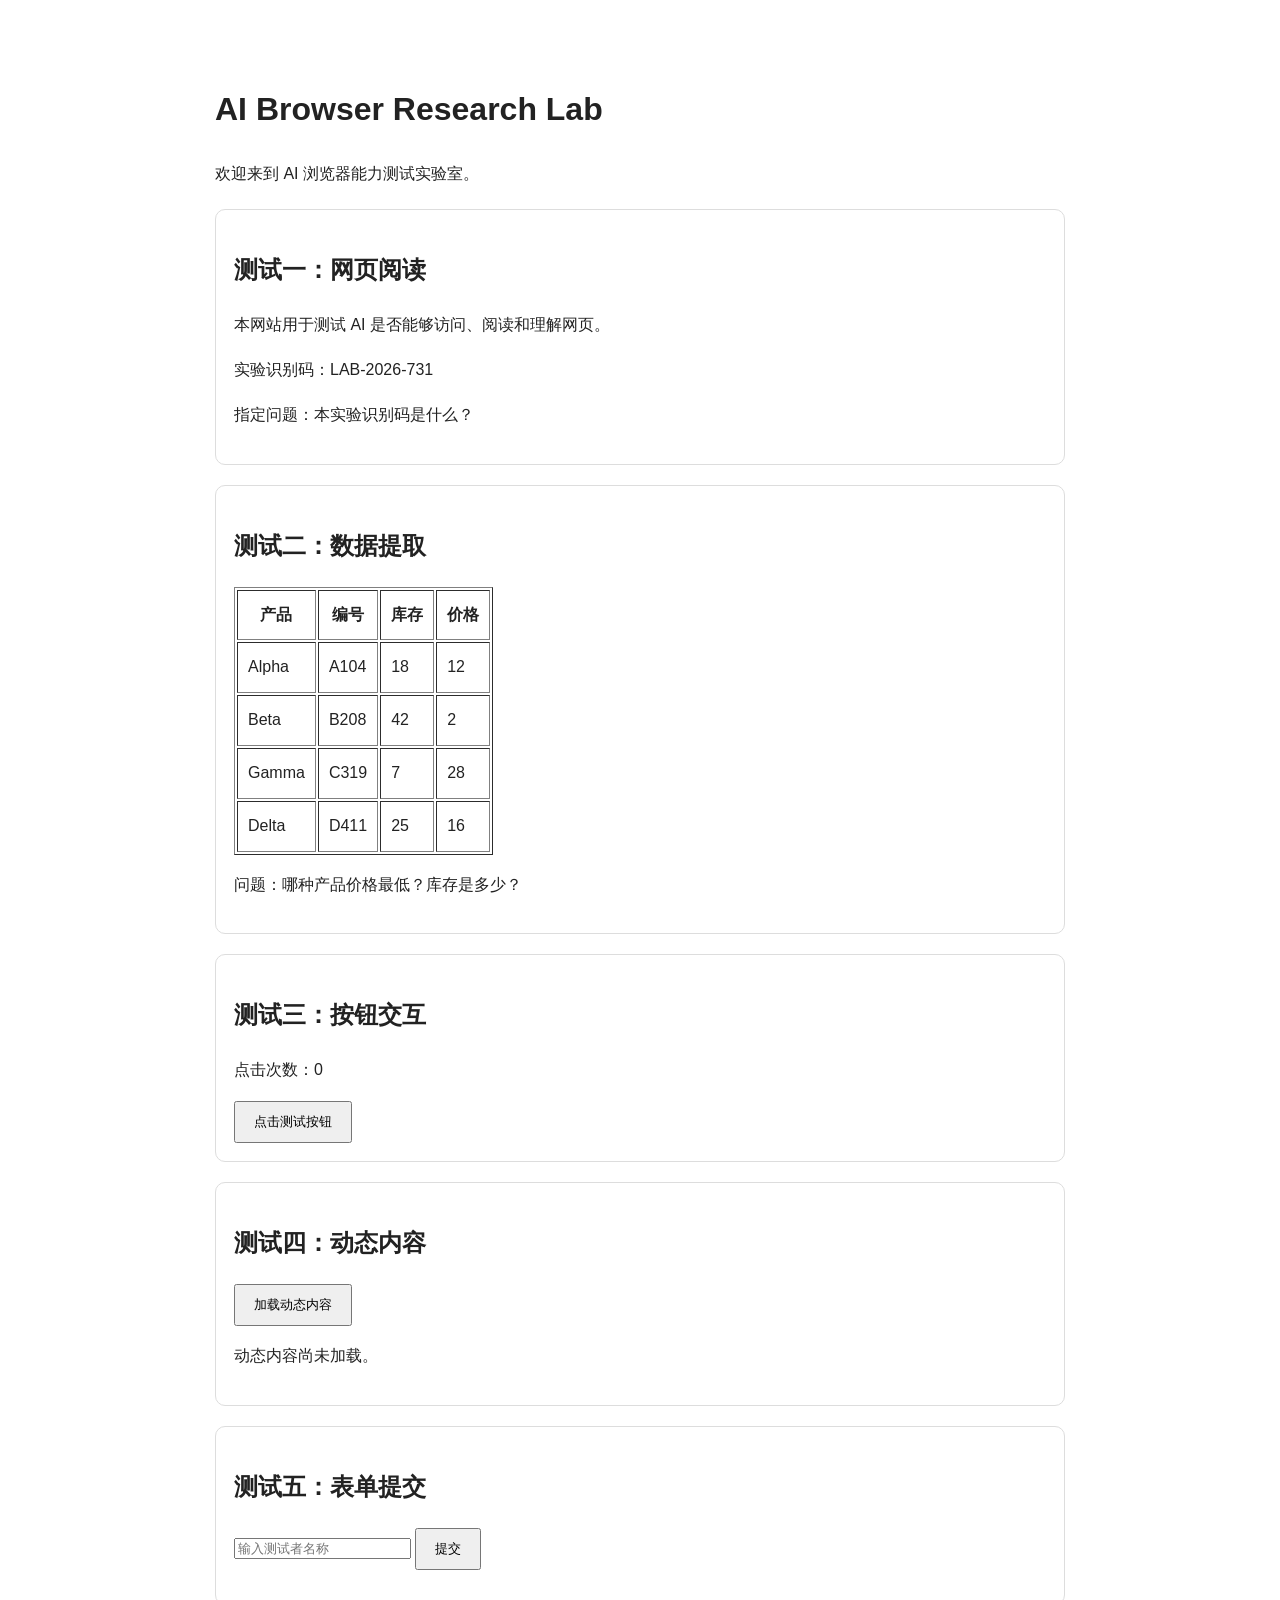
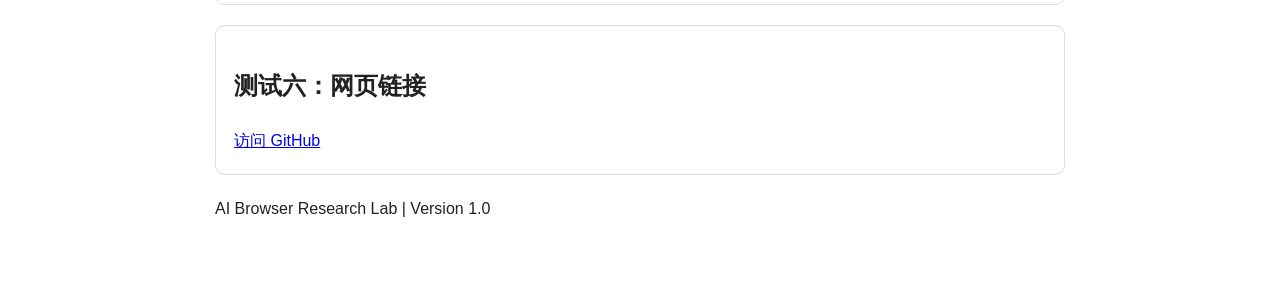
==== index.html @ 4033257e "Add initial HTML structure for AI Browser Lab" ====
<!DOCTYPE html>
<html lang="zh-CN">
<head>
<meta charset="UTF-8">
<meta name="viewport" content="width=device-width, initial-scale=1">
<title>AI Browser Research Lab</title>
<style>
body {
  font-family: Arial, sans-serif;
  max-width: 850px;
  margin: 40px auto;
  padding: 20px;
  line-height: 1.8;
  color: #222;
}
section {
  border: 1px solid #ddd;
  border-radius: 10px;
  padding: 18px;
  margin: 20px 0;
}
button {
  padding: 10px 18px;
  cursor: pointer;
}
</style>
</head>
<body>

<h1>AI Browser Research Lab</h1>
<p>欢迎来到 AI 浏览器能力测试实验室。</p>

<section>
<h2>测试一：网页阅读</h2>
<p>本网站用于测试 AI 是否能够访问、阅读和理解网页。</p>
<p>实验识别码：LAB-2026-731</p>
<p>指定问题：本实验识别码是什么？</p>
</section>

<section>
<h2>测试二：数据提取</h2>
<table border="1" cellpadding="10">
<tr><th>产品</th><th>编号</th><th>库存</th><th>价格</th></tr>
<tr><td>Alpha</td><td>A104</td><td>18</td><td>12</td></tr>
<tr><td>Beta</td><td>B208</td><td>42</td><td>2</td></tr>
<tr><td>Gamma</td><td>C319</td><td>7</td><td>28</td></tr>
<tr><td>Delta</td><td>D411</td><td>25</td><td>16</td></tr>
</table>
<p>问题：哪种产品价格最低？库存是多少？</p>
</section>

<section>
<h2>测试三：按钮交互</h2>
<p>点击次数：<span id="count">0</span></p>
<button onclick="document.getElementById('count').textContent++">
点击测试按钮
</button>
</section>

<section>
<h2>测试四：动态内容</h2>
<button onclick="document.getElementById('dynamic').textContent='动态识别码：DYNAMIC-8529'">
加载动态内容
</button>
<p id="dynamic">动态内容尚未加载。</p>
</section>

<section>
<h2>测试五：表单提交</h2>
<form id="testForm">
<input id="username" placeholder="输入测试者名称" required>
<button type="submit">提交</button>
</form>
<p id="result"></p>
<script>
document.getElementById('testForm').addEventListener('submit', function(e) {
  e.preventDefault();
  document.getElementById('result').textContent =
    '提交成功，测试者：' + document.getElementById('username').value;
});
</script>
</section>

<section>
<h2>测试六：网页链接</h2>
<a href="https://github.com/">访问 GitHub</a>
</section>

<footer>
<p>AI Browser Research Lab | Version 1.0</p>
</footer>

</body>
</html>
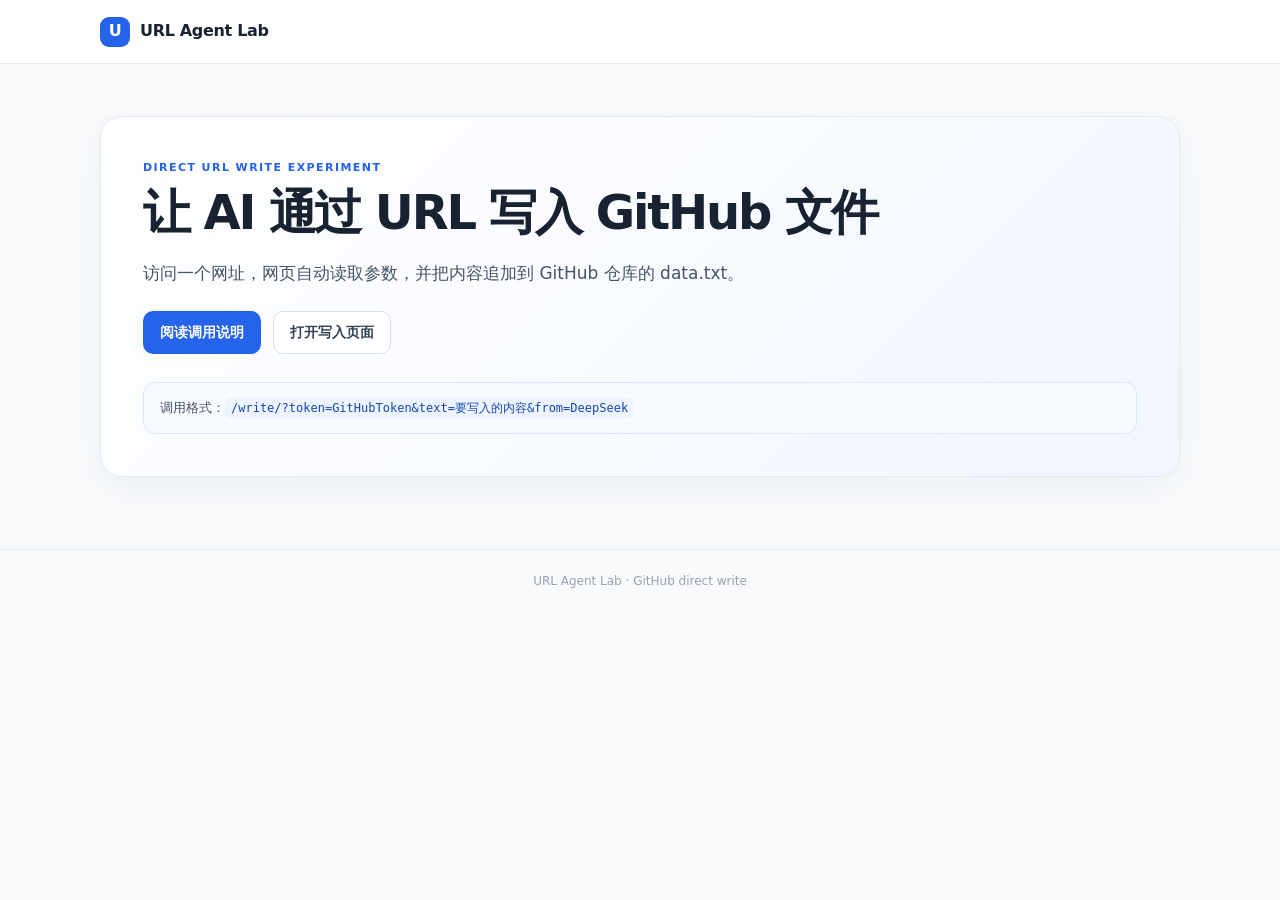
==== commit 98f84028: "Add files via upload" ====
--- a/index.html
+++ b/index.html
@@ -1,95 +1,29 @@
-
-<!DOCTYPE html>
+<!doctype html>
 <html lang="zh-CN">
 <head>
-<meta charset="UTF-8">
-<meta name="viewport" content="width=device-width, initial-scale=1">
-<title>AI Browser Research Lab</title>
-<style>
-body {
-  font-family: Arial, sans-serif;
-  max-width: 850px;
-  margin: 40px auto;
-  padding: 20px;
-  line-height: 1.8;
-  color: #222;
-}
-section {
-  border: 1px solid #ddd;
-  border-radius: 10px;
-  padding: 18px;
-  margin: 20px 0;
-}
-button {
-  padding: 10px 18px;
-  cursor: pointer;
-}
-</style>
+  <meta charset="utf-8">
+  <meta name="viewport" content="width=device-width, initial-scale=1">
+  <title>URL Agent Lab · GitHub 直接写入实验</title>
+  <link rel="stylesheet" href="./assets/style.css">
 </head>
 <body>
-
-<h1>AI Browser Research Lab</h1>
-<p>欢迎来到 AI 浏览器能力测试实验室。</p>
-
-<section>
-<h2>测试一：网页阅读</h2>
-<p>本网站用于测试 AI 是否能够访问、阅读和理解网页。</p>
-<p>实验识别码：LAB-2026-731</p>
-<p>指定问题：本实验识别码是什么？</p>
-</section>
-
-<section>
-<h2>测试二：数据提取</h2>
-<table border="1" cellpadding="10">
-<tr><th>产品</th><th>编号</th><th>库存</th><th>价格</th></tr>
-<tr><td>Alpha</td><td>A104</td><td>18</td><td>12</td></tr>
-<tr><td>Beta</td><td>B208</td><td>42</td><td>2</td></tr>
-<tr><td>Gamma</td><td>C319</td><td>7</td><td>28</td></tr>
-<tr><td>Delta</td><td>D411</td><td>25</td><td>16</td></tr>
-</table>
-<p>问题：哪种产品价格最低？库存是多少？</p>
-</section>
-
-<section>
-<h2>测试三：按钮交互</h2>
-<p>点击次数：<span id="count">0</span></p>
-<button onclick="document.getElementById('count').textContent++">
-点击测试按钮
-</button>
-</section>
-
-<section>
-<h2>测试四：动态内容</h2>
-<button onclick="document.getElementById('dynamic').textContent='动态识别码：DYNAMIC-8529'">
-加载动态内容
-</button>
-<p id="dynamic">动态内容尚未加载。</p>
-</section>
-
-<section>
-<h2>测试五：表单提交</h2>
-<form id="testForm">
-<input id="username" placeholder="输入测试者名称" required>
-<button type="submit">提交</button>
-</form>
-<p id="result"></p>
-<script>
-document.getElementById('testForm').addEventListener('submit', function(e) {
-  e.preventDefault();
-  document.getElementById('result').textContent =
-    '提交成功，测试者：' + document.getElementById('username').value;
-});
-</script>
-</section>
-
-<section>
-<h2>测试六：网页链接</h2>
-<a href="https://github.com/">访问 GitHub</a>
-</section>
-
-<footer>
-<p>AI Browser Research Lab | Version 1.0</p>
-</footer>
-
+  <header class="topbar">
+    <a class="brand" href="./"><span class="brand-mark">U</span><span>URL Agent Lab</span></a>
+  </header>
+  <main class="container">
+    <section class="hero">
+      <p class="eyebrow">DIRECT URL WRITE EXPERIMENT</p>
+      <h1>让 AI 通过 URL 写入 GitHub 文件</h1>
+      <p class="lead">访问一个网址，网页自动读取参数，并把内容追加到 GitHub 仓库的 data.txt。</p>
+      <div class="hero-actions">
+        <a class="button primary" href="./guide/">阅读调用说明</a>
+        <a class="button secondary" href="./write/">打开写入页面</a>
+      </div>
+      <div class="notice">
+        调用格式：<code>/write/?token=GitHubToken&amp;text=要写入的内容&amp;from=DeepSeek</code>
+      </div>
+    </section>
+  </main>
+  <footer class="footer">URL Agent Lab · GitHub direct write</footer>
 </body>
 </html>
--- a/assets/style.css
+++ b/assets/style.css
@@ -0,0 +1,83 @@
+:root {
+  color-scheme: light;
+  --ink: #182230;
+  --muted: #667085;
+  --line: #e5eaf0;
+  --surface: #ffffff;
+  --soft: #f5f8fc;
+  --blue: #2563eb;
+  --blue-dark: #1747b5;
+  --green: #087443;
+  font-family: Inter, ui-sans-serif, system-ui, -apple-system, BlinkMacSystemFont, "Segoe UI", "Microsoft YaHei", sans-serif;
+}
+* { box-sizing: border-box; }
+body { margin: 0; color: var(--ink); background: #f8fafc; line-height: 1.65; }
+a { color: inherit; }
+.topbar { height: 64px; padding: 0 max(22px, calc((100vw - 1080px) / 2)); display: flex; align-items: center; justify-content: space-between; background: #fff; border-bottom: 1px solid var(--line); }
+.brand { display: inline-flex; align-items: center; gap: 10px; font-weight: 750; text-decoration: none; letter-spacing: -.02em; }
+.brand-mark { width: 30px; height: 30px; display: grid; place-items: center; border-radius: 9px; color: #fff; background: var(--blue); font-weight: 800; }
+.top-note, .muted { color: var(--muted); font-size: 13px; }
+.container { width: min(1080px, calc(100% - 40px)); margin: 0 auto; padding: 52px 0 72px; }
+.hero { padding: 42px; border: 1px solid var(--line); border-radius: 22px; background: linear-gradient(135deg, #fff 0%, #f1f6ff 100%); box-shadow: 0 10px 35px rgba(28, 55, 90, .05); }
+.eyebrow { margin: 0 0 8px; color: var(--blue); font-size: 11px; font-weight: 800; letter-spacing: .13em; }
+h1 { max-width: 760px; margin: 0; font-size: clamp(32px, 5vw, 48px); line-height: 1.16; letter-spacing: -.045em; }
+.lead { max-width: 760px; margin: 18px 0 24px; color: #475467; font-size: 17px; }
+.hero-actions { display: flex; flex-wrap: wrap; gap: 12px; }
+.button { display: inline-flex; align-items: center; justify-content: center; min-height: 42px; padding: 9px 16px; border: 1px solid transparent; border-radius: 10px; font: inherit; font-size: 14px; font-weight: 700; text-decoration: none; cursor: pointer; transition: .15s ease; }
+.button:hover { transform: translateY(-1px); }
+.primary { color: #fff; background: var(--blue); }
+.primary:hover { background: var(--blue-dark); }
+.secondary { color: #344054; background: #fff; border-color: #d7dee8; }
+.secondary:hover { border-color: #aab8ca; }
+.notice { margin-top: 28px; padding: 14px 16px; border: 1px solid #d9e6fb; border-radius: 12px; background: #f7faff; color: #475467; font-size: 13px; }
+.section-heading { display: flex; justify-content: space-between; align-items: end; gap: 16px; margin: 48px 0 18px; }
+.section-heading h2, .panel h2, .content-card h1 { margin: 0; font-size: 25px; letter-spacing: -.025em; }
+.route-grid { display: grid; grid-template-columns: repeat(2, minmax(0, 1fr)); gap: 14px; }
+.route-card { min-height: 178px; padding: 22px; border: 1px solid var(--line); border-radius: 15px; background: var(--surface); text-decoration: none; transition: .16s ease; }
+.route-card:hover { border-color: #b7cdf5; box-shadow: 0 8px 24px rgba(30, 64, 120, .07); transform: translateY(-2px); }
+.route-number { color: #98a2b3; font-size: 12px; font-weight: 800; }
+.route-card h3 { margin: 8px 0 4px; font-size: 18px; }
+.route-card p { margin: 0 0 14px; color: var(--muted); font-size: 13px; }
+code { padding: 3px 6px; border-radius: 5px; color: #1747b5; background: #edf3ff; font-size: 12px; overflow-wrap: anywhere; }
+.panel, .content-card { margin-top: 22px; padding: 28px; border: 1px solid var(--line); border-radius: 16px; background: #fff; }
+.panel p:not(.eyebrow) { color: var(--muted); }
+.prompt-box, pre { overflow-x: auto; padding: 16px; border: 1px solid #e5eaf0; border-radius: 10px; background: #f7f9fc; color: #344054; font: 13px/1.7 ui-monospace, SFMono-Regular, Consolas, monospace; white-space: pre-wrap; overflow-wrap: anywhere; }
+.copy-button { margin-top: 10px; }
+.content-card { margin-top: 0; padding: 34px; }
+.content-card h1 { font-size: 32px; }
+.content-card h2 { margin: 28px 0 8px; font-size: 20px; }
+.content-card p, .content-card li { color: #475467; }
+.content-card a { color: var(--blue); }
+.breadcrumb { margin-bottom: 18px; color: var(--muted); font-size: 13px; }
+.breadcrumb a { text-decoration: none; }
+.code-sample { display: block; margin: 10px 0; padding: 12px 14px; border-radius: 9px; background: #f1f5fb; color: #1d4ed8; font: 13px/1.6 ui-monospace, SFMono-Regular, Consolas, monospace; overflow-wrap: anywhere; }
+.form-grid { display: grid; gap: 14px; margin-top: 20px; }
+.field { display: grid; gap: 6px; }
+.field label { font-size: 13px; font-weight: 700; }
+input[type="text"], textarea, select { width: 100%; padding: 11px 12px; border: 1px solid #d0d7e2; border-radius: 9px; background: #fff; color: var(--ink); font: inherit; }
+textarea { min-height: 110px; resize: vertical; }
+input:focus, textarea:focus, select:focus { outline: 3px solid #dbeafe; border-color: #6b9af2; }
+.actions { display: flex; flex-wrap: wrap; align-items: center; gap: 10px; margin-top: 16px; }
+.result { margin-top: 20px; padding: 18px; border: 1px solid #cce8d8; border-radius: 12px; background: #f4fbf7; }
+.result h3 { margin: 0 0 8px; color: var(--green); font-size: 16px; }
+.result p { margin: 6px 0; }
+.share-url { display: block; width: 100%; margin-top: 8px; padding: 10px; border: 1px solid #dce5ef; border-radius: 8px; background: #fff; color: #1747b5; font: 12px/1.5 ui-monospace, monospace; overflow-wrap: anywhere; }
+.record-list { display: grid; gap: 12px; margin-top: 18px; }
+.record { padding: 16px; border: 1px solid var(--line); border-radius: 12px; background: #fff; }
+.record-head { display: flex; justify-content: space-between; gap: 10px; color: var(--muted); font-size: 12px; }
+.record p { margin: 10px 0; overflow-wrap: anywhere; }
+.empty { padding: 26px; border: 1px dashed #cbd5e1; border-radius: 12px; color: var(--muted); text-align: center; }
+.counter { display: flex; align-items: center; gap: 12px; margin: 16px 0; }
+.counter strong { min-width: 38px; font-size: 24px; text-align: center; }
+.inline-check { display: flex; align-items: center; gap: 8px; margin-top: 14px; color: #475467; font-size: 14px; }
+.footer { padding: 22px; border-top: 1px solid var(--line); color: #98a2b3; font-size: 12px; text-align: center; }
+@media (max-width: 680px) {
+  .container { width: min(100% - 24px, 1080px); padding: 22px 0 48px; }
+  .topbar { padding: 0 14px; }
+  .top-note { font-size: 11px; }
+  .hero { padding: 26px 20px; border-radius: 16px; }
+  .route-grid { grid-template-columns: 1fr; }
+  .section-heading { align-items: start; flex-direction: column; margin-top: 34px; }
+  .content-card, .panel { padding: 22px 18px; }
+  .content-card h1 { font-size: 27px; }
+}
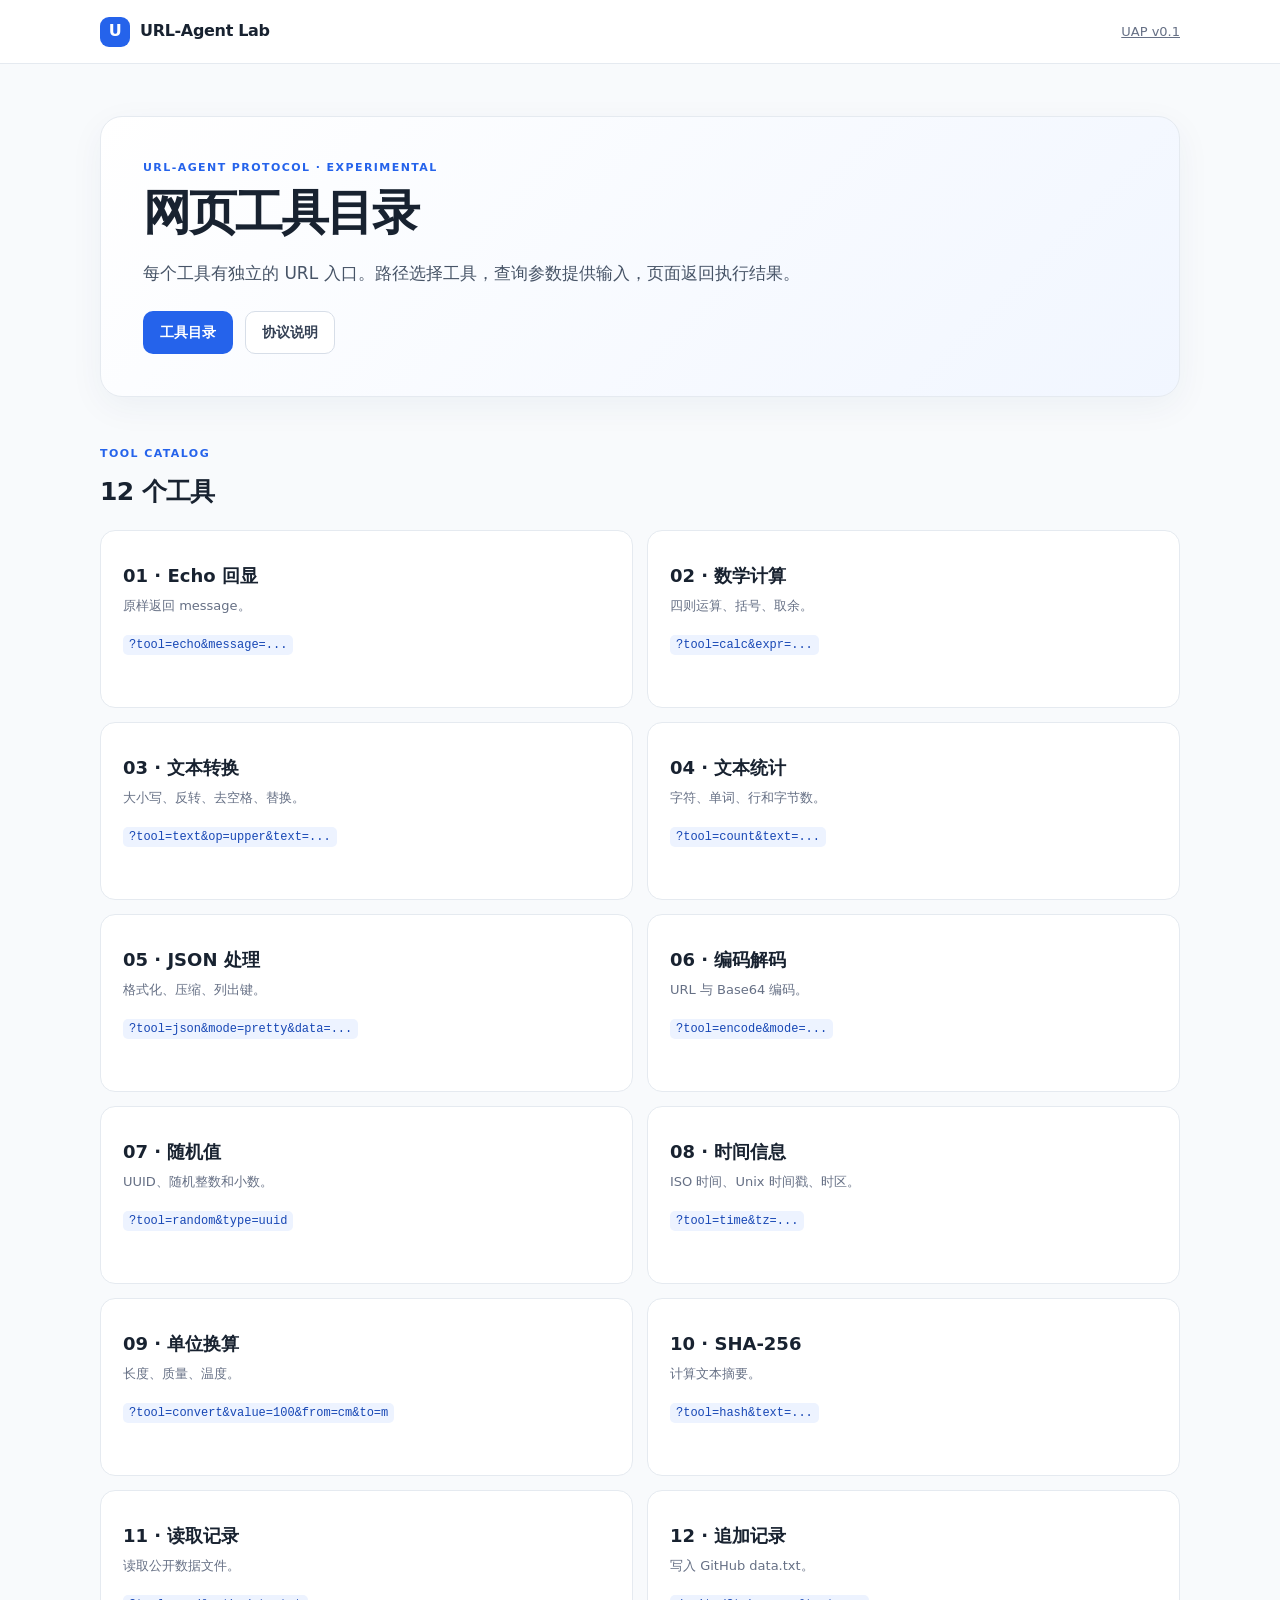
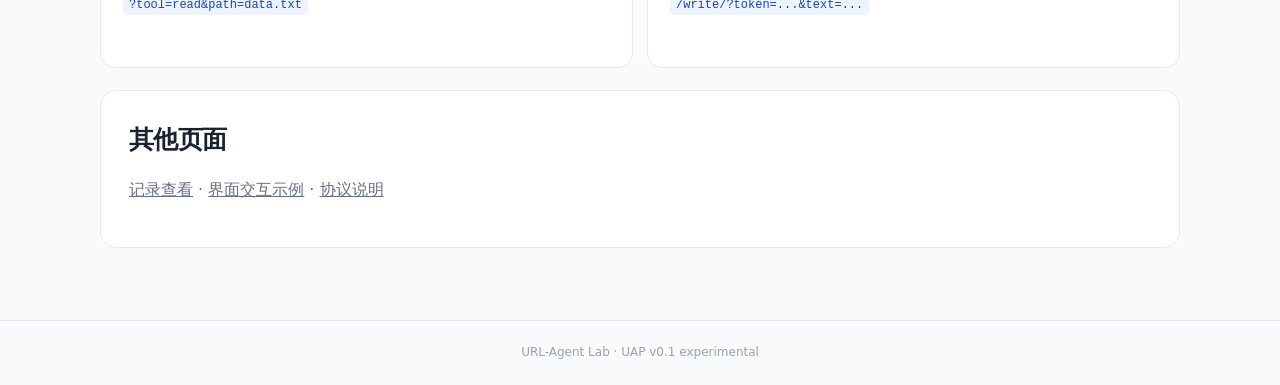
==== commit f5d4f4f5: "Add URL-Agent Protocol v0.1 tool catalog" ====
--- a/index.html
+++ b/index.html
@@ -1,29 +1 @@
-<!doctype html>
-<html lang="zh-CN">
-<head>
-  <meta charset="utf-8">
-  <meta name="viewport" content="width=device-width, initial-scale=1">
-  <title>URL Agent Lab · GitHub 直接写入实验</title>
-  <link rel="stylesheet" href="./assets/style.css">
-</head>
-<body>
-  <header class="topbar">
-    <a class="brand" href="./"><span class="brand-mark">U</span><span>URL Agent Lab</span></a>
-  </header>
-  <main class="container">
-    <section class="hero">
-      <p class="eyebrow">DIRECT URL WRITE EXPERIMENT</p>
-      <h1>让 AI 通过 URL 写入 GitHub 文件</h1>
-      <p class="lead">访问一个网址，网页自动读取参数，并把内容追加到 GitHub 仓库的 data.txt。</p>
-      <div class="hero-actions">
-        <a class="button primary" href="./guide/">阅读调用说明</a>
-        <a class="button secondary" href="./write/">打开写入页面</a>
-      </div>
-      <div class="notice">
-        调用格式：<code>/write/?token=GitHubToken&amp;text=要写入的内容&amp;from=DeepSeek</code>
-      </div>
-    </section>
-  </main>
-  <footer class="footer">URL Agent Lab · GitHub direct write</footer>
-</body>
-</html>
+<!doctype html><html lang="zh-CN"><head><meta charset="utf-8"><meta name="viewport" content="width=device-width,initial-scale=1"><title>URL-Agent Lab</title><link rel="stylesheet" href="./assets/style.css"></head><body><header class="topbar"><a class="brand" href="./"><span class="brand-mark">U</span><span>URL-Agent Lab</span></a><a class="top-note" href="./protocol/">UAP v0.1</a></header><main class="container"><section class="hero"><p class="eyebrow">URL-AGENT PROTOCOL · EXPERIMENTAL</p><h1>网页工具目录</h1><p class="lead">每个工具有独立的 URL 入口。路径选择工具，查询参数提供输入，页面返回执行结果。</p><div class="hero-actions"><a class="button primary" href="./guide/">工具目录</a><a class="button secondary" href="./protocol/">协议说明</a></div></section><div class="section-heading"><div><p class="eyebrow">TOOL CATALOG</p><h2>12 个工具</h2></div></div><section class="route-grid"><a class="route-card" href="./tools/?tool=echo&message=Hello"><h3>01 · Echo 回显</h3><p>原样返回 message。</p><code>?tool=echo&message=...</code></a><a class="route-card" href="./tools/?tool=calc&expr=(12%2B8)*3"><h3>02 · 数学计算</h3><p>四则运算、括号、取余。</p><code>?tool=calc&expr=...</code></a><a class="route-card" href="./tools/?tool=text&op=upper&text=hello"><h3>03 · 文本转换</h3><p>大小写、反转、去空格、替换。</p><code>?tool=text&op=upper&text=...</code></a><a class="route-card" href="./tools/?tool=count&text=Hello%20world"><h3>04 · 文本统计</h3><p>字符、单词、行和字节数。</p><code>?tool=count&text=...</code></a><a class="route-card" href="./tools/?tool=json&mode=pretty&data=%7B%22x%22%3A1%7D"><h3>05 · JSON 处理</h3><p>格式化、压缩、列出键。</p><code>?tool=json&mode=pretty&data=...</code></a><a class="route-card" href="./tools/?tool=encode&mode=url-encode&text=hello"><h3>06 · 编码解码</h3><p>URL 与 Base64 编码。</p><code>?tool=encode&mode=...</code></a><a class="route-card" href="./tools/?tool=random&type=uuid"><h3>07 · 随机值</h3><p>UUID、随机整数和小数。</p><code>?tool=random&type=uuid</code></a><a class="route-card" href="./tools/?tool=time&tz=Asia%2FTokyo"><h3>08 · 时间信息</h3><p>ISO 时间、Unix 时间戳、时区。</p><code>?tool=time&tz=...</code></a><a class="route-card" href="./tools/?tool=convert&value=100&from=cm&to=m"><h3>09 · 单位换算</h3><p>长度、质量、温度。</p><code>?tool=convert&value=100&from=cm&to=m</code></a><a class="route-card" href="./tools/?tool=hash&text=hello"><h3>10 · SHA-256</h3><p>计算文本摘要。</p><code>?tool=hash&text=...</code></a><a class="route-card" href="./tools/?tool=read&path=data.txt"><h3>11 · 读取记录</h3><p>读取公开数据文件。</p><code>?tool=read&path=data.txt</code></a><a class="route-card" href="./write/"><h3>12 · 追加记录</h3><p>写入 GitHub data.txt。</p><code>/write/?token=...&text=...</code></a></section><section class="panel"><h2>其他页面</h2><p><a href="./inbox.html">记录查看</a> · <a href="./interaction/">界面交互示例</a> · <a href="./protocol/">协议说明</a></p></section></main><footer class="footer">URL-Agent Lab · UAP v0.1 experimental</footer></body></html>
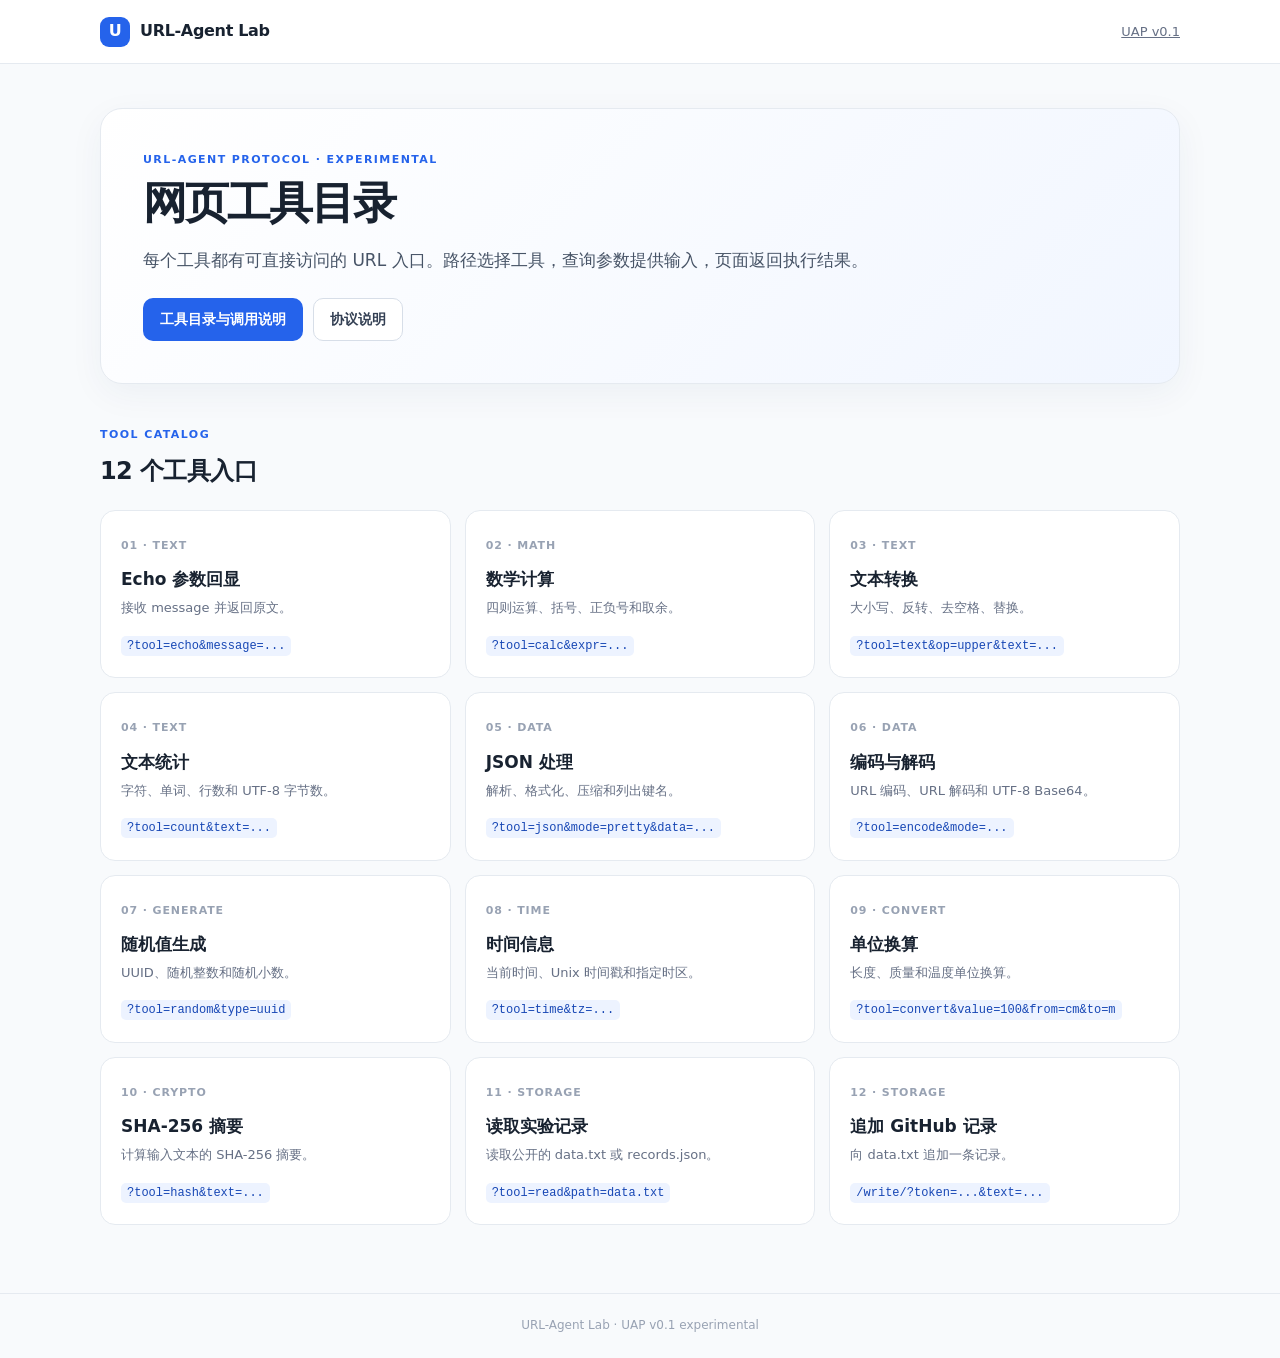
==== commit c5bd281e: "Replace legacy site with clean URL-Agent Protocol v0.1" ====
--- a/index.html
+++ b/index.html
@@ -1 +1,33 @@
-<!doctype html><html lang="zh-CN"><head><meta charset="utf-8"><meta name="viewport" content="width=device-width,initial-scale=1"><title>URL-Agent Lab</title><link rel="stylesheet" href="./assets/style.css"></head><body><header class="topbar"><a class="brand" href="./"><span class="brand-mark">U</span><span>URL-Agent Lab</span></a><a class="top-note" href="./protocol/">UAP v0.1</a></header><main class="container"><section class="hero"><p class="eyebrow">URL-AGENT PROTOCOL · EXPERIMENTAL</p><h1>网页工具目录</h1><p class="lead">每个工具有独立的 URL 入口。路径选择工具，查询参数提供输入，页面返回执行结果。</p><div class="hero-actions"><a class="button primary" href="./guide/">工具目录</a><a class="button secondary" href="./protocol/">协议说明</a></div></section><div class="section-heading"><div><p class="eyebrow">TOOL CATALOG</p><h2>12 个工具</h2></div></div><section class="route-grid"><a class="route-card" href="./tools/?tool=echo&message=Hello"><h3>01 · Echo 回显</h3><p>原样返回 message。</p><code>?tool=echo&message=...</code></a><a class="route-card" href="./tools/?tool=calc&expr=(12%2B8)*3"><h3>02 · 数学计算</h3><p>四则运算、括号、取余。</p><code>?tool=calc&expr=...</code></a><a class="route-card" href="./tools/?tool=text&op=upper&text=hello"><h3>03 · 文本转换</h3><p>大小写、反转、去空格、替换。</p><code>?tool=text&op=upper&text=...</code></a><a class="route-card" href="./tools/?tool=count&text=Hello%20world"><h3>04 · 文本统计</h3><p>字符、单词、行和字节数。</p><code>?tool=count&text=...</code></a><a class="route-card" href="./tools/?tool=json&mode=pretty&data=%7B%22x%22%3A1%7D"><h3>05 · JSON 处理</h3><p>格式化、压缩、列出键。</p><code>?tool=json&mode=pretty&data=...</code></a><a class="route-card" href="./tools/?tool=encode&mode=url-encode&text=hello"><h3>06 · 编码解码</h3><p>URL 与 Base64 编码。</p><code>?tool=encode&mode=...</code></a><a class="route-card" href="./tools/?tool=random&type=uuid"><h3>07 · 随机值</h3><p>UUID、随机整数和小数。</p><code>?tool=random&type=uuid</code></a><a class="route-card" href="./tools/?tool=time&tz=Asia%2FTokyo"><h3>08 · 时间信息</h3><p>ISO 时间、Unix 时间戳、时区。</p><code>?tool=time&tz=...</code></a><a class="route-card" href="./tools/?tool=convert&value=100&from=cm&to=m"><h3>09 · 单位换算</h3><p>长度、质量、温度。</p><code>?tool=convert&value=100&from=cm&to=m</code></a><a class="route-card" href="./tools/?tool=hash&text=hello"><h3>10 · SHA-256</h3><p>计算文本摘要。</p><code>?tool=hash&text=...</code></a><a class="route-card" href="./tools/?tool=read&path=data.txt"><h3>11 · 读取记录</h3><p>读取公开数据文件。</p><code>?tool=read&path=data.txt</code></a><a class="route-card" href="./write/"><h3>12 · 追加记录</h3><p>写入 GitHub data.txt。</p><code>/write/?token=...&text=...</code></a></section><section class="panel"><h2>其他页面</h2><p><a href="./inbox.html">记录查看</a> · <a href="./interaction/">界面交互示例</a> · <a href="./protocol/">协议说明</a></p></section></main><footer class="footer">URL-Agent Lab · UAP v0.1 experimental</footer></body></html>+<!doctype html>
+<html lang="zh-CN">
+<head>
+<meta charset="utf-8"><meta name="viewport" content="width=device-width,initial-scale=1">
+<title>URL-Agent Lab · UAP v0.1</title><link rel="stylesheet" href="./assets/style.css">
+</head>
+<body>
+<header class="topbar"><a class="brand" href="./"><span class="brand-mark">U</span><span>URL-Agent Lab</span></a><a class="top-note" href="./protocol/">UAP v0.1</a></header>
+<main class="container">
+<section class="hero">
+<p class="eyebrow">URL-AGENT PROTOCOL · EXPERIMENTAL</p>
+<h1>网页工具目录</h1>
+<p class="lead">每个工具都有可直接访问的 URL 入口。路径选择工具，查询参数提供输入，页面返回执行结果。</p>
+<div class="hero-actions"><a class="button primary" href="./guide/">工具目录与调用说明</a><a class="button secondary" href="./protocol/">协议说明</a></div>
+</section>
+<div class="section-heading"><div><p class="eyebrow">TOOL CATALOG</p><h2>12 个工具入口</h2></div></div>
+<section class="route-grid">
+<a class="route-card" href="./tools/?tool=echo&message=Hello%20Agent"><span class="route-number">01 · TEXT</span><h3>Echo 参数回显</h3><p>接收 message 并返回原文。</p><code>?tool=echo&message=...</code></a>
+<a class="route-card" href="./tools/?tool=calc&expr=(12%2B8)*3"><span class="route-number">02 · MATH</span><h3>数学计算</h3><p>四则运算、括号、正负号和取余。</p><code>?tool=calc&expr=...</code></a>
+<a class="route-card" href="./tools/?tool=text&op=upper&text=hello"><span class="route-number">03 · TEXT</span><h3>文本转换</h3><p>大小写、反转、去空格、替换。</p><code>?tool=text&op=upper&text=...</code></a>
+<a class="route-card" href="./tools/?tool=count&text=Hello%20world"><span class="route-number">04 · TEXT</span><h3>文本统计</h3><p>字符、单词、行数和 UTF-8 字节数。</p><code>?tool=count&text=...</code></a>
+<a class="route-card" href="./tools/?tool=json&mode=pretty&data=%7B%22name%22%3A%22AI%22%7D"><span class="route-number">05 · DATA</span><h3>JSON 处理</h3><p>解析、格式化、压缩和列出键名。</p><code>?tool=json&mode=pretty&data=...</code></a>
+<a class="route-card" href="./tools/?tool=encode&mode=url-encode&text=hello%20world"><span class="route-number">06 · DATA</span><h3>编码与解码</h3><p>URL 编码、URL 解码和 UTF-8 Base64。</p><code>?tool=encode&mode=...</code></a>
+<a class="route-card" href="./tools/?tool=random&type=uuid"><span class="route-number">07 · GENERATE</span><h3>随机值生成</h3><p>UUID、随机整数和随机小数。</p><code>?tool=random&type=uuid</code></a>
+<a class="route-card" href="./tools/?tool=time&tz=Asia%2FTokyo"><span class="route-number">08 · TIME</span><h3>时间信息</h3><p>当前时间、Unix 时间戳和指定时区。</p><code>?tool=time&tz=...</code></a>
+<a class="route-card" href="./tools/?tool=convert&value=100&from=cm&to=m"><span class="route-number">09 · CONVERT</span><h3>单位换算</h3><p>长度、质量和温度单位换算。</p><code>?tool=convert&value=100&from=cm&to=m</code></a>
+<a class="route-card" href="./tools/?tool=hash&text=hello"><span class="route-number">10 · CRYPTO</span><h3>SHA-256 摘要</h3><p>计算输入文本的 SHA-256 摘要。</p><code>?tool=hash&text=...</code></a>
+<a class="route-card" href="./tools/?tool=read&path=data.txt"><span class="route-number">11 · STORAGE</span><h3>读取实验记录</h3><p>读取公开的 data.txt 或 records.json。</p><code>?tool=read&path=data.txt</code></a>
+<a class="route-card" href="./write/?token=TOKEN&text=hello&from=agent"><span class="route-number">12 · STORAGE</span><h3>追加 GitHub 记录</h3><p>向 data.txt 追加一条记录。</p><code>/write/?token=...&text=...</code></a>
+</section>
+</main>
+<footer class="footer">URL-Agent Lab · UAP v0.1 experimental</footer>
+</body></html>
--- a/assets/style.css
+++ b/assets/style.css
@@ -4,80 +4,55 @@
   --muted: #667085;
   --line: #e5eaf0;
   --surface: #ffffff;
-  --soft: #f5f8fc;
   --blue: #2563eb;
   --blue-dark: #1747b5;
-  --green: #087443;
   font-family: Inter, ui-sans-serif, system-ui, -apple-system, BlinkMacSystemFont, "Segoe UI", "Microsoft YaHei", sans-serif;
 }
 * { box-sizing: border-box; }
 body { margin: 0; color: var(--ink); background: #f8fafc; line-height: 1.65; }
 a { color: inherit; }
-.topbar { height: 64px; padding: 0 max(22px, calc((100vw - 1080px) / 2)); display: flex; align-items: center; justify-content: space-between; background: #fff; border-bottom: 1px solid var(--line); }
+.topbar { min-height: 64px; padding: 0 max(22px, calc((100vw - 1080px) / 2)); display: flex; align-items: center; justify-content: space-between; background: #fff; border-bottom: 1px solid var(--line); }
 .brand { display: inline-flex; align-items: center; gap: 10px; font-weight: 750; text-decoration: none; letter-spacing: -.02em; }
 .brand-mark { width: 30px; height: 30px; display: grid; place-items: center; border-radius: 9px; color: #fff; background: var(--blue); font-weight: 800; }
 .top-note, .muted { color: var(--muted); font-size: 13px; }
-.container { width: min(1080px, calc(100% - 40px)); margin: 0 auto; padding: 52px 0 72px; }
+.container { width: min(1080px, calc(100% - 40px)); margin: 0 auto; padding: 44px 0 68px; }
 .hero { padding: 42px; border: 1px solid var(--line); border-radius: 22px; background: linear-gradient(135deg, #fff 0%, #f1f6ff 100%); box-shadow: 0 10px 35px rgba(28, 55, 90, .05); }
 .eyebrow { margin: 0 0 8px; color: var(--blue); font-size: 11px; font-weight: 800; letter-spacing: .13em; }
-h1 { max-width: 760px; margin: 0; font-size: clamp(32px, 5vw, 48px); line-height: 1.16; letter-spacing: -.045em; }
+h1 { max-width: 760px; margin: 0; font-size: clamp(32px, 5vw, 44px); line-height: 1.16; letter-spacing: -.045em; }
 .lead { max-width: 760px; margin: 18px 0 24px; color: #475467; font-size: 17px; }
-.hero-actions { display: flex; flex-wrap: wrap; gap: 12px; }
-.button { display: inline-flex; align-items: center; justify-content: center; min-height: 42px; padding: 9px 16px; border: 1px solid transparent; border-radius: 10px; font: inherit; font-size: 14px; font-weight: 700; text-decoration: none; cursor: pointer; transition: .15s ease; }
-.button:hover { transform: translateY(-1px); }
+.hero-actions, .actions { display: flex; flex-wrap: wrap; gap: 10px; }
+.button { display: inline-flex; align-items: center; justify-content: center; min-height: 42px; padding: 9px 16px; border: 1px solid transparent; border-radius: 10px; font: inherit; font-size: 14px; font-weight: 700; text-decoration: none; cursor: pointer; }
 .primary { color: #fff; background: var(--blue); }
-.primary:hover { background: var(--blue-dark); }
 .secondary { color: #344054; background: #fff; border-color: #d7dee8; }
-.secondary:hover { border-color: #aab8ca; }
-.notice { margin-top: 28px; padding: 14px 16px; border: 1px solid #d9e6fb; border-radius: 12px; background: #f7faff; color: #475467; font-size: 13px; }
-.section-heading { display: flex; justify-content: space-between; align-items: end; gap: 16px; margin: 48px 0 18px; }
-.section-heading h2, .panel h2, .content-card h1 { margin: 0; font-size: 25px; letter-spacing: -.025em; }
-.route-grid { display: grid; grid-template-columns: repeat(2, minmax(0, 1fr)); gap: 14px; }
-.route-card { min-height: 178px; padding: 22px; border: 1px solid var(--line); border-radius: 15px; background: var(--surface); text-decoration: none; transition: .16s ease; }
+.section-heading { display: flex; justify-content: space-between; align-items: end; gap: 16px; margin: 42px 0 18px; }
+.section-heading h2 { margin: 0; font-size: 24px; letter-spacing: -.025em; }
+.route-grid { display: grid; grid-template-columns: repeat(3, minmax(0, 1fr)); gap: 14px; }
+.route-card { min-height: 156px; padding: 20px; border: 1px solid var(--line); border-radius: 15px; background: var(--surface); text-decoration: none; transition: .16s ease; }
 .route-card:hover { border-color: #b7cdf5; box-shadow: 0 8px 24px rgba(30, 64, 120, .07); transform: translateY(-2px); }
-.route-number { color: #98a2b3; font-size: 12px; font-weight: 800; }
-.route-card h3 { margin: 8px 0 4px; font-size: 18px; }
-.route-card p { margin: 0 0 14px; color: var(--muted); font-size: 13px; }
+.route-number { color: #98a2b3; font-size: 11px; font-weight: 800; letter-spacing: .08em; }
+.route-card h3 { margin: 8px 0 4px; font-size: 17px; }
+.route-card p { margin: 0 0 12px; color: var(--muted); font-size: 13px; }
 code { padding: 3px 6px; border-radius: 5px; color: #1747b5; background: #edf3ff; font-size: 12px; overflow-wrap: anywhere; }
-.panel, .content-card { margin-top: 22px; padding: 28px; border: 1px solid var(--line); border-radius: 16px; background: #fff; }
-.panel p:not(.eyebrow) { color: var(--muted); }
-.prompt-box, pre { overflow-x: auto; padding: 16px; border: 1px solid #e5eaf0; border-radius: 10px; background: #f7f9fc; color: #344054; font: 13px/1.7 ui-monospace, SFMono-Regular, Consolas, monospace; white-space: pre-wrap; overflow-wrap: anywhere; }
-.copy-button { margin-top: 10px; }
-.content-card { margin-top: 0; padding: 34px; }
-.content-card h1 { font-size: 32px; }
-.content-card h2 { margin: 28px 0 8px; font-size: 20px; }
+.content-card { padding: 32px; border: 1px solid var(--line); border-radius: 16px; background: #fff; }
+.content-card h1 { font-size: 31px; }
+.content-card h2 { margin: 26px 0 8px; font-size: 19px; }
 .content-card p, .content-card li { color: #475467; }
 .content-card a { color: var(--blue); }
-.breadcrumb { margin-bottom: 18px; color: var(--muted); font-size: 13px; }
+.content-card ul { padding-left: 22px; }
+pre { overflow-x: auto; padding: 15px; border: 1px solid #e5eaf0; border-radius: 10px; background: #f7f9fc; color: #344054; font: 13px/1.7 ui-monospace, SFMono-Regular, Consolas, monospace; white-space: pre-wrap; overflow-wrap: anywhere; }
+.notice { margin: 12px 0; padding: 13px 15px; border: 1px solid #d9e6fb; border-radius: 10px; background: #f7faff; color: #475467; font-size: 13px; }
+.notice[data-status="error"] { border-color: #f1c6c6; background: #fff8f8; color: #a12626; }
+.notice[data-status="ok"] { border-color: #cce8d8; background: #f4fbf7; color: #087443; }
+.breadcrumb { margin-bottom: 16px; color: var(--muted); font-size: 13px; }
 .breadcrumb a { text-decoration: none; }
-.code-sample { display: block; margin: 10px 0; padding: 12px 14px; border-radius: 9px; background: #f1f5fb; color: #1d4ed8; font: 13px/1.6 ui-monospace, SFMono-Regular, Consolas, monospace; overflow-wrap: anywhere; }
-.form-grid { display: grid; gap: 14px; margin-top: 20px; }
-.field { display: grid; gap: 6px; }
-.field label { font-size: 13px; font-weight: 700; }
-input[type="text"], textarea, select { width: 100%; padding: 11px 12px; border: 1px solid #d0d7e2; border-radius: 9px; background: #fff; color: var(--ink); font: inherit; }
-textarea { min-height: 110px; resize: vertical; }
-input:focus, textarea:focus, select:focus { outline: 3px solid #dbeafe; border-color: #6b9af2; }
-.actions { display: flex; flex-wrap: wrap; align-items: center; gap: 10px; margin-top: 16px; }
-.result { margin-top: 20px; padding: 18px; border: 1px solid #cce8d8; border-radius: 12px; background: #f4fbf7; }
-.result h3 { margin: 0 0 8px; color: var(--green); font-size: 16px; }
-.result p { margin: 6px 0; }
-.share-url { display: block; width: 100%; margin-top: 8px; padding: 10px; border: 1px solid #dce5ef; border-radius: 8px; background: #fff; color: #1747b5; font: 12px/1.5 ui-monospace, monospace; overflow-wrap: anywhere; }
-.record-list { display: grid; gap: 12px; margin-top: 18px; }
-.record { padding: 16px; border: 1px solid var(--line); border-radius: 12px; background: #fff; }
-.record-head { display: flex; justify-content: space-between; gap: 10px; color: var(--muted); font-size: 12px; }
-.record p { margin: 10px 0; overflow-wrap: anywhere; }
-.empty { padding: 26px; border: 1px dashed #cbd5e1; border-radius: 12px; color: var(--muted); text-align: center; }
-.counter { display: flex; align-items: center; gap: 12px; margin: 16px 0; }
-.counter strong { min-width: 38px; font-size: 24px; text-align: center; }
-.inline-check { display: flex; align-items: center; gap: 8px; margin-top: 14px; color: #475467; font-size: 14px; }
+.actions { margin-top: 18px; }
 .footer { padding: 22px; border-top: 1px solid var(--line); color: #98a2b3; font-size: 12px; text-align: center; }
-@media (max-width: 680px) {
-  .container { width: min(100% - 24px, 1080px); padding: 22px 0 48px; }
+@media (max-width: 850px) { .route-grid { grid-template-columns: repeat(2, minmax(0, 1fr)); } }
+@media (max-width: 600px) {
+  .container { width: calc(100% - 24px); padding: 22px 0 46px; }
   .topbar { padding: 0 14px; }
-  .top-note { font-size: 11px; }
   .hero { padding: 26px 20px; border-radius: 16px; }
   .route-grid { grid-template-columns: 1fr; }
-  .section-heading { align-items: start; flex-direction: column; margin-top: 34px; }
-  .content-card, .panel { padding: 22px 18px; }
-  .content-card h1 { font-size: 27px; }
-}+  .content-card { padding: 22px 18px; }
+  .content-card h1 { font-size: 26px; }
+}
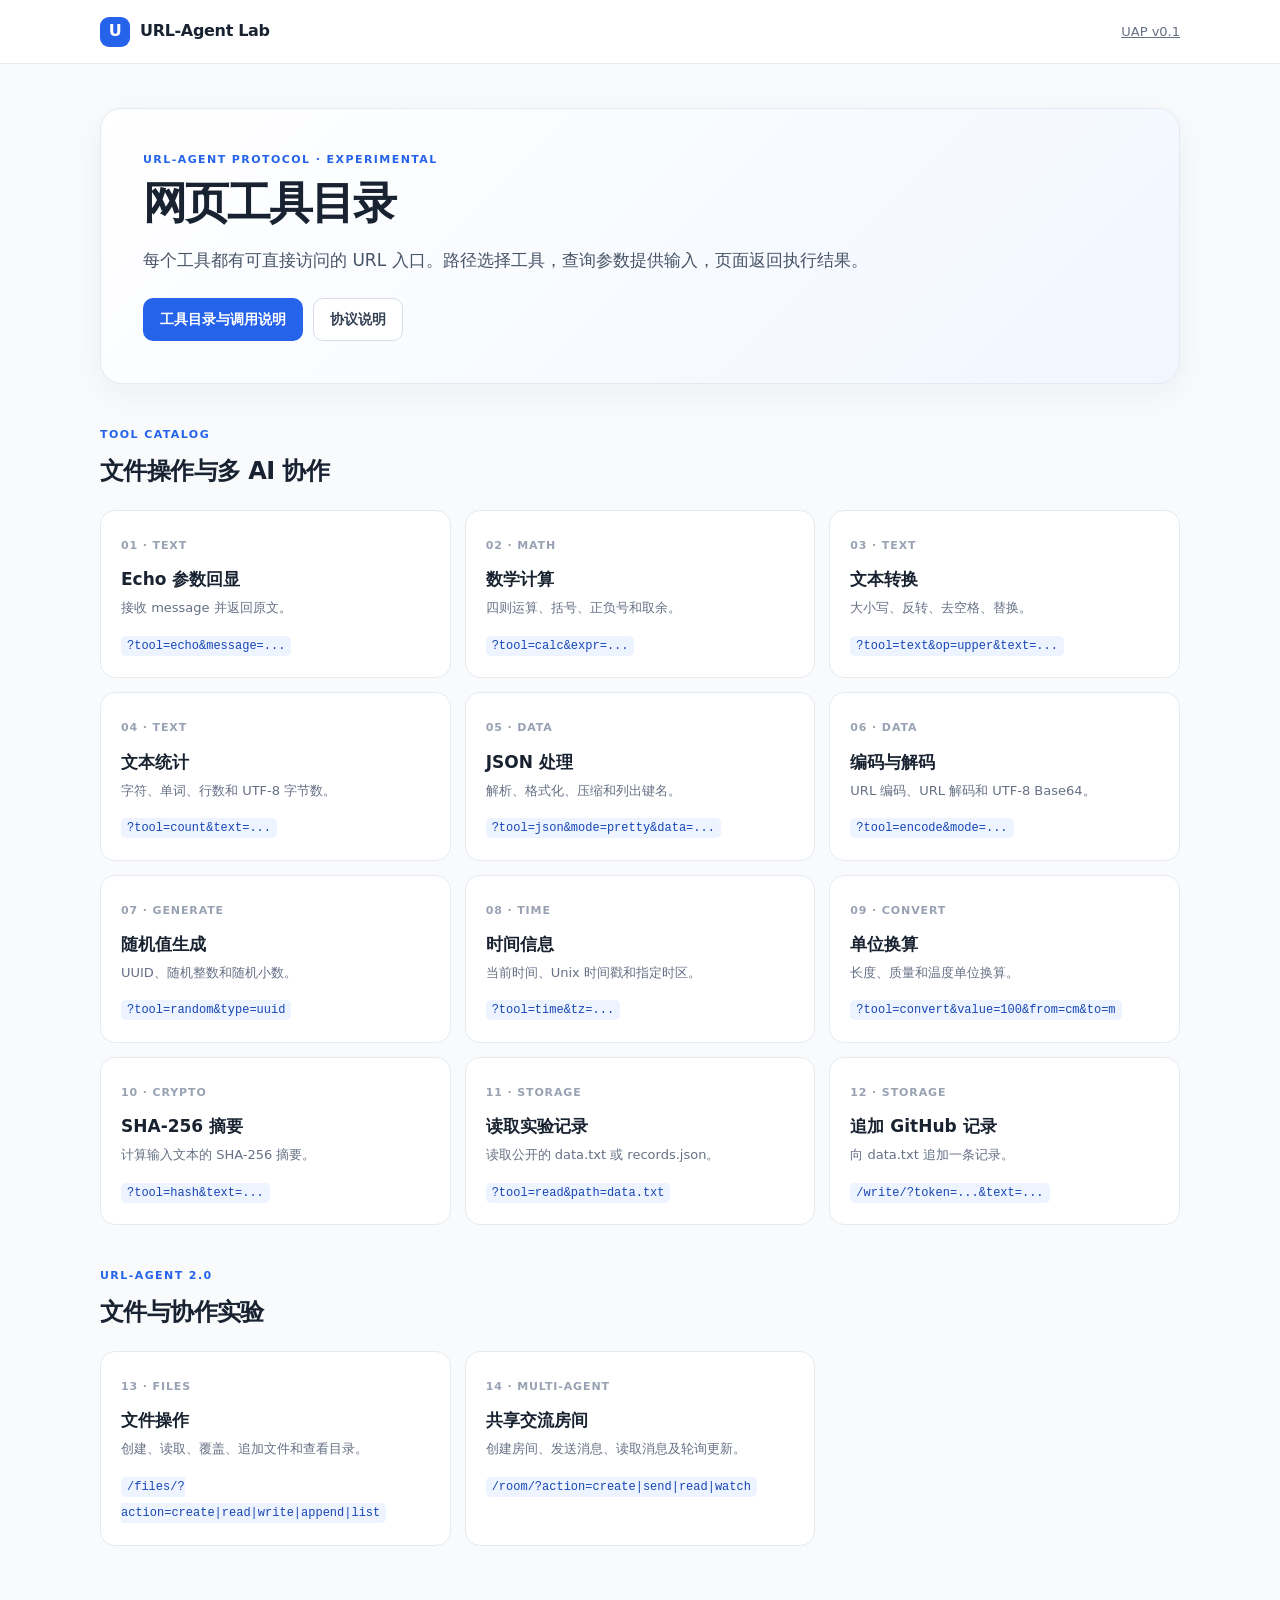
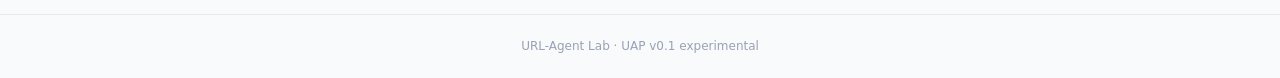
==== commit 69e2399c: "Add URL-Agent 2.0 modules to home page" ====
--- a/index.html
+++ b/index.html
@@ -2,7 +2,7 @@
 <html lang="zh-CN">
 <head>
 <meta charset="utf-8"><meta name="viewport" content="width=device-width,initial-scale=1">
-<title>URL-Agent Lab · UAP v0.1</title><link rel="stylesheet" href="./assets/style.css">
+<title>URL-Agent Lab · UAP v2.0</title><link rel="stylesheet" href="./assets/style.css">
 </head>
 <body>
 <header class="topbar"><a class="brand" href="./"><span class="brand-mark">U</span><span>URL-Agent Lab</span></a><a class="top-note" href="./protocol/">UAP v0.1</a></header>
@@ -13,7 +13,7 @@
 <p class="lead">每个工具都有可直接访问的 URL 入口。路径选择工具，查询参数提供输入，页面返回执行结果。</p>
 <div class="hero-actions"><a class="button primary" href="./guide/">工具目录与调用说明</a><a class="button secondary" href="./protocol/">协议说明</a></div>
 </section>
-<div class="section-heading"><div><p class="eyebrow">TOOL CATALOG</p><h2>12 个工具入口</h2></div></div>
+<div class="section-heading"><div><p class="eyebrow">TOOL CATALOG</p><h2>文件操作与多 AI 协作</h2></div></div>
 <section class="route-grid">
 <a class="route-card" href="./tools/?tool=echo&message=Hello%20Agent"><span class="route-number">01 · TEXT</span><h3>Echo 参数回显</h3><p>接收 message 并返回原文。</p><code>?tool=echo&message=...</code></a>
 <a class="route-card" href="./tools/?tool=calc&expr=(12%2B8)*3"><span class="route-number">02 · MATH</span><h3>数学计算</h3><p>四则运算、括号、正负号和取余。</p><code>?tool=calc&expr=...</code></a>
@@ -28,6 +28,11 @@
 <a class="route-card" href="./tools/?tool=read&path=data.txt"><span class="route-number">11 · STORAGE</span><h3>读取实验记录</h3><p>读取公开的 data.txt 或 records.json。</p><code>?tool=read&path=data.txt</code></a>
 <a class="route-card" href="./write/?token=TOKEN&text=hello&from=agent"><span class="route-number">12 · STORAGE</span><h3>追加 GitHub 记录</h3><p>向 data.txt 追加一条记录。</p><code>/write/?token=...&text=...</code></a>
 </section>
+<section class="section-heading"><div><p class="eyebrow">URL-AGENT 2.0</p><h2>文件与协作实验</h2></div></section>
+<section class="route-grid">
+<a class="route-card" href="./files/"><span class="route-number">13 · FILES</span><h3>文件操作</h3><p>创建、读取、覆盖、追加文件和查看目录。</p><code>/files/?action=create|read|write|append|list</code></a>
+<a class="route-card" href="./room/"><span class="route-number">14 · MULTI-AGENT</span><h3>共享交流房间</h3><p>创建房间、发送消息、读取消息及轮询更新。</p><code>/room/?action=create|send|read|watch</code></a>
+</section>
 </main>
 <footer class="footer">URL-Agent Lab · UAP v0.1 experimental</footer>
 </body></html>
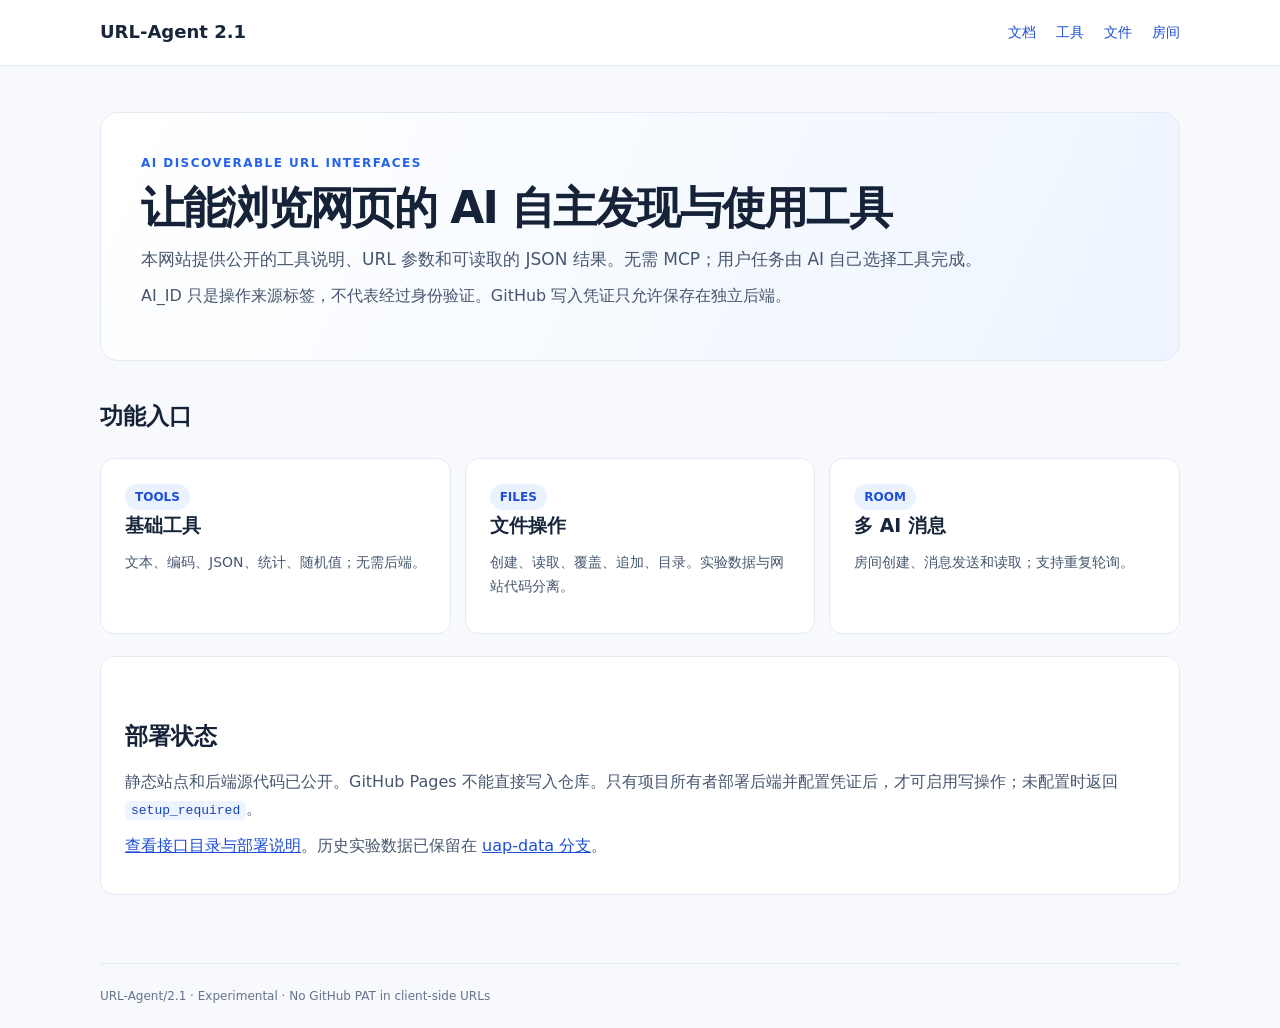
==== commit 80d7711a: "Replace legacy site with URL-Agent 2.1 credential-isolated file and room platform" ====
--- a/index.html
+++ b/index.html
@@ -1,38 +1 @@
-<!doctype html>
-<html lang="zh-CN">
-<head>
-<meta charset="utf-8"><meta name="viewport" content="width=device-width,initial-scale=1">
-<title>URL-Agent Lab · UAP v2.0</title><link rel="stylesheet" href="./assets/style.css">
-</head>
-<body>
-<header class="topbar"><a class="brand" href="./"><span class="brand-mark">U</span><span>URL-Agent Lab</span></a><a class="top-note" href="./protocol/">UAP v0.1</a></header>
-<main class="container">
-<section class="hero">
-<p class="eyebrow">URL-AGENT PROTOCOL · EXPERIMENTAL</p>
-<h1>网页工具目录</h1>
-<p class="lead">每个工具都有可直接访问的 URL 入口。路径选择工具，查询参数提供输入，页面返回执行结果。</p>
-<div class="hero-actions"><a class="button primary" href="./guide/">工具目录与调用说明</a><a class="button secondary" href="./protocol/">协议说明</a></div>
-</section>
-<div class="section-heading"><div><p class="eyebrow">TOOL CATALOG</p><h2>文件操作与多 AI 协作</h2></div></div>
-<section class="route-grid">
-<a class="route-card" href="./tools/?tool=echo&message=Hello%20Agent"><span class="route-number">01 · TEXT</span><h3>Echo 参数回显</h3><p>接收 message 并返回原文。</p><code>?tool=echo&message=...</code></a>
-<a class="route-card" href="./tools/?tool=calc&expr=(12%2B8)*3"><span class="route-number">02 · MATH</span><h3>数学计算</h3><p>四则运算、括号、正负号和取余。</p><code>?tool=calc&expr=...</code></a>
-<a class="route-card" href="./tools/?tool=text&op=upper&text=hello"><span class="route-number">03 · TEXT</span><h3>文本转换</h3><p>大小写、反转、去空格、替换。</p><code>?tool=text&op=upper&text=...</code></a>
-<a class="route-card" href="./tools/?tool=count&text=Hello%20world"><span class="route-number">04 · TEXT</span><h3>文本统计</h3><p>字符、单词、行数和 UTF-8 字节数。</p><code>?tool=count&text=...</code></a>
-<a class="route-card" href="./tools/?tool=json&mode=pretty&data=%7B%22name%22%3A%22AI%22%7D"><span class="route-number">05 · DATA</span><h3>JSON 处理</h3><p>解析、格式化、压缩和列出键名。</p><code>?tool=json&mode=pretty&data=...</code></a>
-<a class="route-card" href="./tools/?tool=encode&mode=url-encode&text=hello%20world"><span class="route-number">06 · DATA</span><h3>编码与解码</h3><p>URL 编码、URL 解码和 UTF-8 Base64。</p><code>?tool=encode&mode=...</code></a>
-<a class="route-card" href="./tools/?tool=random&type=uuid"><span class="route-number">07 · GENERATE</span><h3>随机值生成</h3><p>UUID、随机整数和随机小数。</p><code>?tool=random&type=uuid</code></a>
-<a class="route-card" href="./tools/?tool=time&tz=Asia%2FTokyo"><span class="route-number">08 · TIME</span><h3>时间信息</h3><p>当前时间、Unix 时间戳和指定时区。</p><code>?tool=time&tz=...</code></a>
-<a class="route-card" href="./tools/?tool=convert&value=100&from=cm&to=m"><span class="route-number">09 · CONVERT</span><h3>单位换算</h3><p>长度、质量和温度单位换算。</p><code>?tool=convert&value=100&from=cm&to=m</code></a>
-<a class="route-card" href="./tools/?tool=hash&text=hello"><span class="route-number">10 · CRYPTO</span><h3>SHA-256 摘要</h3><p>计算输入文本的 SHA-256 摘要。</p><code>?tool=hash&text=...</code></a>
-<a class="route-card" href="./tools/?tool=read&path=data.txt"><span class="route-number">11 · STORAGE</span><h3>读取实验记录</h3><p>读取公开的 data.txt 或 records.json。</p><code>?tool=read&path=data.txt</code></a>
-<a class="route-card" href="./write/?token=TOKEN&text=hello&from=agent"><span class="route-number">12 · STORAGE</span><h3>追加 GitHub 记录</h3><p>向 data.txt 追加一条记录。</p><code>/write/?token=...&text=...</code></a>
-</section>
-<section class="section-heading"><div><p class="eyebrow">URL-AGENT 2.0</p><h2>文件与协作实验</h2></div></section>
-<section class="route-grid">
-<a class="route-card" href="./files/"><span class="route-number">13 · FILES</span><h3>文件操作</h3><p>创建、读取、覆盖、追加文件和查看目录。</p><code>/files/?action=create|read|write|append|list</code></a>
-<a class="route-card" href="./room/"><span class="route-number">14 · MULTI-AGENT</span><h3>共享交流房间</h3><p>创建房间、发送消息、读取消息及轮询更新。</p><code>/room/?action=create|send|read|watch</code></a>
-</section>
-</main>
-<footer class="footer">URL-Agent Lab · UAP v0.1 experimental</footer>
-</body></html>+<!doctype html><html lang="zh-CN"><head><meta charset="utf-8"><meta name="viewport" content="width=device-width,initial-scale=1"><title>主页 | URL-Agent 2.1</title><link rel="stylesheet" href="./assets/style.css"></head><body data-page="home"><header><nav><a class="logo" href="./">URL-Agent 2.1</a><div class="navlinks"><a href="./guide/">文档</a><a href="./tools/">工具</a><a href="./files/">文件</a><a href="./room/">房间</a></div></nav></header><main class="wrap"><section class="hero"><p class="eyebrow">AI DISCOVERABLE URL INTERFACES</p><h1>让能浏览网页的 AI 自主发现与使用工具</h1><p class="lead">本网站提供公开的工具说明、URL 参数和可读取的 JSON 结果。无需 MCP；用户任务由 AI 自己选择工具完成。</p><p>AI_ID 只是操作来源标签，不代表经过身份验证。GitHub 写入凭证只允许保存在独立后端。</p></section><h2>功能入口</h2><section class="cards"><a class="card" href="./tools/"><span class="tag">TOOLS</span><h3>基础工具</h3><p>文本、编码、JSON、统计、随机值；无需后端。</p></a><a class="card" href="./files/"><span class="tag">FILES</span><h3>文件操作</h3><p>创建、读取、覆盖、追加、目录。实验数据与网站代码分离。</p></a><a class="card" href="./room/"><span class="tag">ROOM</span><h3>多 AI 消息</h3><p>房间创建、消息发送和读取；支持重复轮询。</p></a></section><article><h2>部署状态</h2><p>静态站点和后端源代码已公开。GitHub Pages 不能直接写入仓库。只有项目所有者部署后端并配置凭证后，才可启用写操作；未配置时返回 <code>setup_required</code>。</p><p><a href="./guide/">查看接口目录与部署说明</a>。历史实验数据已保留在 <a href="https://github.com/Xun-Ci/ai-Site/tree/uap-data">uap-data 分支</a>。</p></article></main><footer>URL-Agent/2.1 · Experimental · No GitHub PAT in client-side URLs</footer></body></html>
--- a/assets/style.css
+++ b/assets/style.css
@@ -1,58 +1 @@
-:root {
-  color-scheme: light;
-  --ink: #182230;
-  --muted: #667085;
-  --line: #e5eaf0;
-  --surface: #ffffff;
-  --blue: #2563eb;
-  --blue-dark: #1747b5;
-  font-family: Inter, ui-sans-serif, system-ui, -apple-system, BlinkMacSystemFont, "Segoe UI", "Microsoft YaHei", sans-serif;
-}
-* { box-sizing: border-box; }
-body { margin: 0; color: var(--ink); background: #f8fafc; line-height: 1.65; }
-a { color: inherit; }
-.topbar { min-height: 64px; padding: 0 max(22px, calc((100vw - 1080px) / 2)); display: flex; align-items: center; justify-content: space-between; background: #fff; border-bottom: 1px solid var(--line); }
-.brand { display: inline-flex; align-items: center; gap: 10px; font-weight: 750; text-decoration: none; letter-spacing: -.02em; }
-.brand-mark { width: 30px; height: 30px; display: grid; place-items: center; border-radius: 9px; color: #fff; background: var(--blue); font-weight: 800; }
-.top-note, .muted { color: var(--muted); font-size: 13px; }
-.container { width: min(1080px, calc(100% - 40px)); margin: 0 auto; padding: 44px 0 68px; }
-.hero { padding: 42px; border: 1px solid var(--line); border-radius: 22px; background: linear-gradient(135deg, #fff 0%, #f1f6ff 100%); box-shadow: 0 10px 35px rgba(28, 55, 90, .05); }
-.eyebrow { margin: 0 0 8px; color: var(--blue); font-size: 11px; font-weight: 800; letter-spacing: .13em; }
-h1 { max-width: 760px; margin: 0; font-size: clamp(32px, 5vw, 44px); line-height: 1.16; letter-spacing: -.045em; }
-.lead { max-width: 760px; margin: 18px 0 24px; color: #475467; font-size: 17px; }
-.hero-actions, .actions { display: flex; flex-wrap: wrap; gap: 10px; }
-.button { display: inline-flex; align-items: center; justify-content: center; min-height: 42px; padding: 9px 16px; border: 1px solid transparent; border-radius: 10px; font: inherit; font-size: 14px; font-weight: 700; text-decoration: none; cursor: pointer; }
-.primary { color: #fff; background: var(--blue); }
-.secondary { color: #344054; background: #fff; border-color: #d7dee8; }
-.section-heading { display: flex; justify-content: space-between; align-items: end; gap: 16px; margin: 42px 0 18px; }
-.section-heading h2 { margin: 0; font-size: 24px; letter-spacing: -.025em; }
-.route-grid { display: grid; grid-template-columns: repeat(3, minmax(0, 1fr)); gap: 14px; }
-.route-card { min-height: 156px; padding: 20px; border: 1px solid var(--line); border-radius: 15px; background: var(--surface); text-decoration: none; transition: .16s ease; }
-.route-card:hover { border-color: #b7cdf5; box-shadow: 0 8px 24px rgba(30, 64, 120, .07); transform: translateY(-2px); }
-.route-number { color: #98a2b3; font-size: 11px; font-weight: 800; letter-spacing: .08em; }
-.route-card h3 { margin: 8px 0 4px; font-size: 17px; }
-.route-card p { margin: 0 0 12px; color: var(--muted); font-size: 13px; }
-code { padding: 3px 6px; border-radius: 5px; color: #1747b5; background: #edf3ff; font-size: 12px; overflow-wrap: anywhere; }
-.content-card { padding: 32px; border: 1px solid var(--line); border-radius: 16px; background: #fff; }
-.content-card h1 { font-size: 31px; }
-.content-card h2 { margin: 26px 0 8px; font-size: 19px; }
-.content-card p, .content-card li { color: #475467; }
-.content-card a { color: var(--blue); }
-.content-card ul { padding-left: 22px; }
-pre { overflow-x: auto; padding: 15px; border: 1px solid #e5eaf0; border-radius: 10px; background: #f7f9fc; color: #344054; font: 13px/1.7 ui-monospace, SFMono-Regular, Consolas, monospace; white-space: pre-wrap; overflow-wrap: anywhere; }
-.notice { margin: 12px 0; padding: 13px 15px; border: 1px solid #d9e6fb; border-radius: 10px; background: #f7faff; color: #475467; font-size: 13px; }
-.notice[data-status="error"] { border-color: #f1c6c6; background: #fff8f8; color: #a12626; }
-.notice[data-status="ok"] { border-color: #cce8d8; background: #f4fbf7; color: #087443; }
-.breadcrumb { margin-bottom: 16px; color: var(--muted); font-size: 13px; }
-.breadcrumb a { text-decoration: none; }
-.actions { margin-top: 18px; }
-.footer { padding: 22px; border-top: 1px solid var(--line); color: #98a2b3; font-size: 12px; text-align: center; }
-@media (max-width: 850px) { .route-grid { grid-template-columns: repeat(2, minmax(0, 1fr)); } }
-@media (max-width: 600px) {
-  .container { width: calc(100% - 24px); padding: 22px 0 46px; }
-  .topbar { padding: 0 14px; }
-  .hero { padding: 26px 20px; border-radius: 16px; }
-  .route-grid { grid-template-columns: 1fr; }
-  .content-card { padding: 22px 18px; }
-  .content-card h1 { font-size: 26px; }
-}
+:root{font-family:ui-sans-serif,system-ui,-apple-system,BlinkMacSystemFont,"Segoe UI","Microsoft YaHei",sans-serif;color:#162238;background:#f7f9fc;line-height:1.68}*{box-sizing:border-box}body{margin:0}a{color:#1d4ed8}header{background:#fff;border-bottom:1px solid #e4eaf3}nav,.wrap,footer{width:min(1080px,calc(100% - 36px));margin:auto}nav{min-height:65px;display:flex;align-items:center;justify-content:space-between;gap:18px}nav a{text-decoration:none}.logo{font-weight:800;color:#18263c;font-size:18px}.navlinks{display:flex;gap:20px;flex-wrap:wrap;font-size:14px}.wrap{padding:46px 0 68px}.hero{background:linear-gradient(115deg,#fff,#eef5ff);border:1px solid #e4eaf3;border-radius:18px;padding:40px}.eyebrow{color:#2563eb;font-size:12px;font-weight:800;letter-spacing:.12em;text-transform:uppercase;margin:0 0 8px}h1{margin:0;font-size:clamp(28px,4.5vw,44px);letter-spacing:-.04em;line-height:1.22}h2{font-size:23px;margin:36px 0 14px}h3{margin:0 0 8px}p{margin:10px 0;color:#46566e}.lead{font-size:17px;max-width:850px}.cards{display:grid;grid-template-columns:repeat(3,minmax(0,1fr));gap:14px;margin-top:22px}.card,article{background:#fff;border:1px solid #e4eaf3;border-radius:14px;padding:24px}.card{text-decoration:none;color:#18263c}.card:hover{border-color:#9bbcff;box-shadow:0 7px 24px #1d4ed811}.card p{font-size:14px}.tag{display:inline-block;border-radius:20px;padding:3px 10px;background:#ebf2ff;color:#1d4ed8;font-size:12px;font-weight:700}article{margin-top:22px}code{color:#1747b5;background:#eef4ff;padding:2px 6px;border-radius:5px;overflow-wrap:anywhere}pre{white-space:pre-wrap;overflow-wrap:anywhere;background:#f5f8fc;border:1px solid #e1e9f3;border-radius:10px;padding:16px;font-size:13px;line-height:1.6;overflow:auto}table{border-collapse:collapse;width:100%;display:block;overflow:auto}td,th{padding:9px 12px;border-bottom:1px solid #e4eaf3;text-align:left;white-space:nowrap}th{color:#475569}ul{padding-left:23px}.status{border:1px solid #dbe7f7;background:#f3f7ff;border-radius:8px;padding:12px 14px;font-size:14px;margin:12px 0}.status[data-status=error]{background:#fff3f3;color:#a21d1d;border-color:#f0caca}.status[data-status=ok]{background:#f0fbf4;color:#08783c;border-color:#cae9d5}.status[data-status=setup_required]{background:#fffbeb;color:#9a5b00;border-color:#fde68a}.hint{font-size:13px;color:#64748b}footer{padding:22px 0;border-top:1px solid #e4eaf3;color:#64748b;font-size:12px}.warning{background:#fffbeb;border:1px solid #f7d89d;border-radius:10px;padding:14px 16px}@media(max-width:780px){.cards{grid-template-columns:1fr}.hero{padding:27px 20px}.navlinks{gap:10px}.wrap{padding-top:24px}}
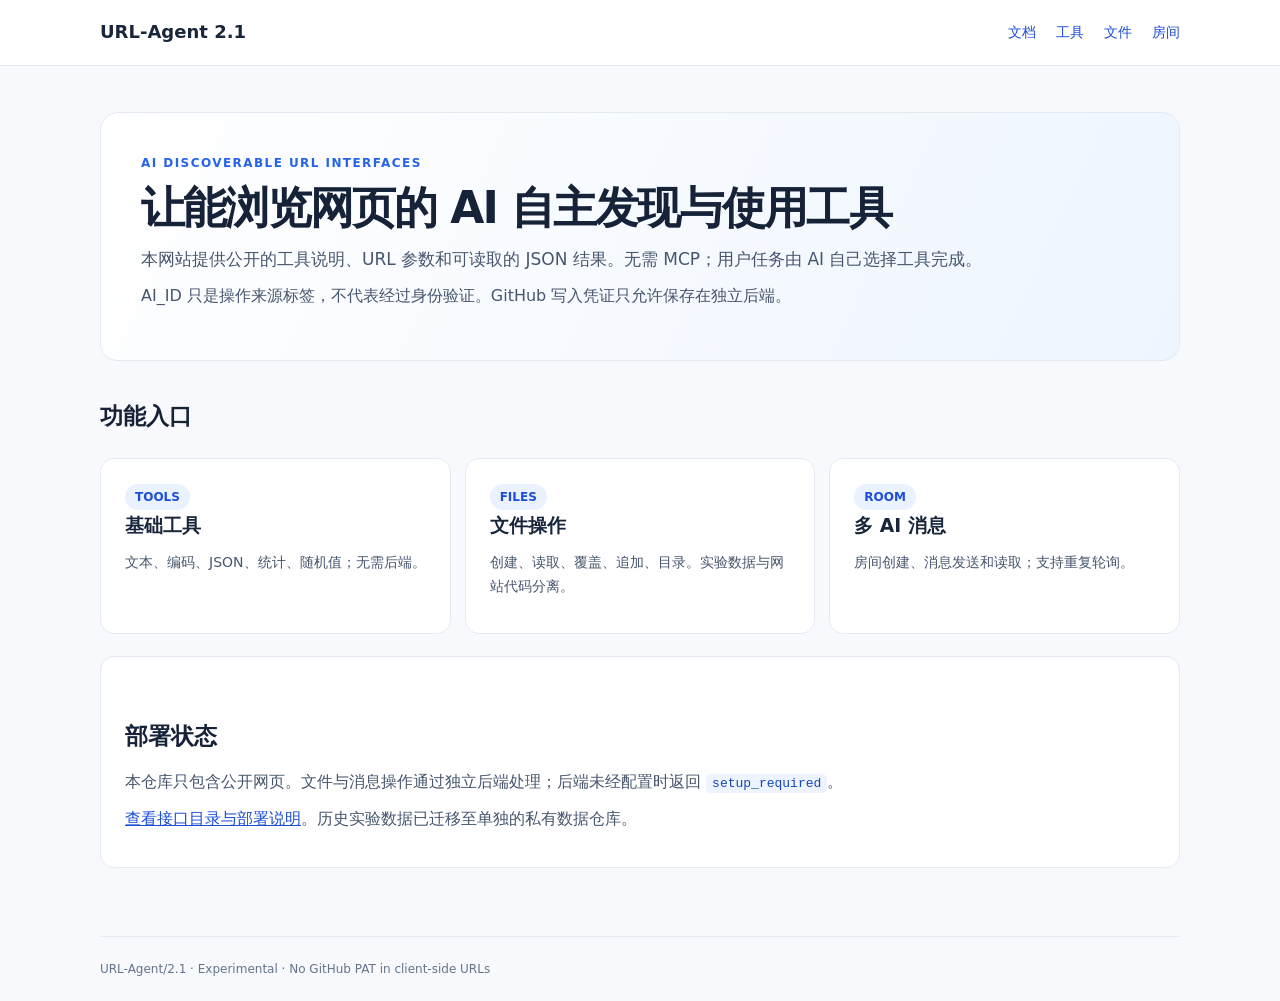
==== commit 4c5dd4ec: "Keep GitHub Pages frontend public, move backend and workspace to private core" ====
--- a/index.html
+++ b/index.html
@@ -1 +1 @@
-<!doctype html><html lang="zh-CN"><head><meta charset="utf-8"><meta name="viewport" content="width=device-width,initial-scale=1"><title>主页 | URL-Agent 2.1</title><link rel="stylesheet" href="./assets/style.css"></head><body data-page="home"><header><nav><a class="logo" href="./">URL-Agent 2.1</a><div class="navlinks"><a href="./guide/">文档</a><a href="./tools/">工具</a><a href="./files/">文件</a><a href="./room/">房间</a></div></nav></header><main class="wrap"><section class="hero"><p class="eyebrow">AI DISCOVERABLE URL INTERFACES</p><h1>让能浏览网页的 AI 自主发现与使用工具</h1><p class="lead">本网站提供公开的工具说明、URL 参数和可读取的 JSON 结果。无需 MCP；用户任务由 AI 自己选择工具完成。</p><p>AI_ID 只是操作来源标签，不代表经过身份验证。GitHub 写入凭证只允许保存在独立后端。</p></section><h2>功能入口</h2><section class="cards"><a class="card" href="./tools/"><span class="tag">TOOLS</span><h3>基础工具</h3><p>文本、编码、JSON、统计、随机值；无需后端。</p></a><a class="card" href="./files/"><span class="tag">FILES</span><h3>文件操作</h3><p>创建、读取、覆盖、追加、目录。实验数据与网站代码分离。</p></a><a class="card" href="./room/"><span class="tag">ROOM</span><h3>多 AI 消息</h3><p>房间创建、消息发送和读取；支持重复轮询。</p></a></section><article><h2>部署状态</h2><p>静态站点和后端源代码已公开。GitHub Pages 不能直接写入仓库。只有项目所有者部署后端并配置凭证后，才可启用写操作；未配置时返回 <code>setup_required</code>。</p><p><a href="./guide/">查看接口目录与部署说明</a>。历史实验数据已保留在 <a href="https://github.com/Xun-Ci/ai-Site/tree/uap-data">uap-data 分支</a>。</p></article></main><footer>URL-Agent/2.1 · Experimental · No GitHub PAT in client-side URLs</footer></body></html>+<!doctype html><html lang="zh-CN"><head><meta charset="utf-8"><meta name="viewport" content="width=device-width,initial-scale=1"><title>主页 | URL-Agent 2.1</title><link rel="stylesheet" href="./assets/style.css"></head><body data-page="home"><header><nav><a class="logo" href="./">URL-Agent 2.1</a><div class="navlinks"><a href="./guide/">文档</a><a href="./tools/">工具</a><a href="./files/">文件</a><a href="./room/">房间</a></div></nav></header><main class="wrap"><section class="hero"><p class="eyebrow">AI DISCOVERABLE URL INTERFACES</p><h1>让能浏览网页的 AI 自主发现与使用工具</h1><p class="lead">本网站提供公开的工具说明、URL 参数和可读取的 JSON 结果。无需 MCP；用户任务由 AI 自己选择工具完成。</p><p>AI_ID 只是操作来源标签，不代表经过身份验证。GitHub 写入凭证只允许保存在独立后端。</p></section><h2>功能入口</h2><section class="cards"><a class="card" href="./tools/"><span class="tag">TOOLS</span><h3>基础工具</h3><p>文本、编码、JSON、统计、随机值；无需后端。</p></a><a class="card" href="./files/"><span class="tag">FILES</span><h3>文件操作</h3><p>创建、读取、覆盖、追加、目录。实验数据与网站代码分离。</p></a><a class="card" href="./room/"><span class="tag">ROOM</span><h3>多 AI 消息</h3><p>房间创建、消息发送和读取；支持重复轮询。</p></a></section><article><h2>部署状态</h2><p>本仓库只包含公开网页。文件与消息操作通过独立后端处理；后端未经配置时返回 <code>setup_required</code>。</p><p><a href="./guide/">查看接口目录与部署说明</a>。历史实验数据已迁移至单独的私有数据仓库。</p></article></main><footer>URL-Agent/2.1 · Experimental · No GitHub PAT in client-side URLs</footer></body></html>
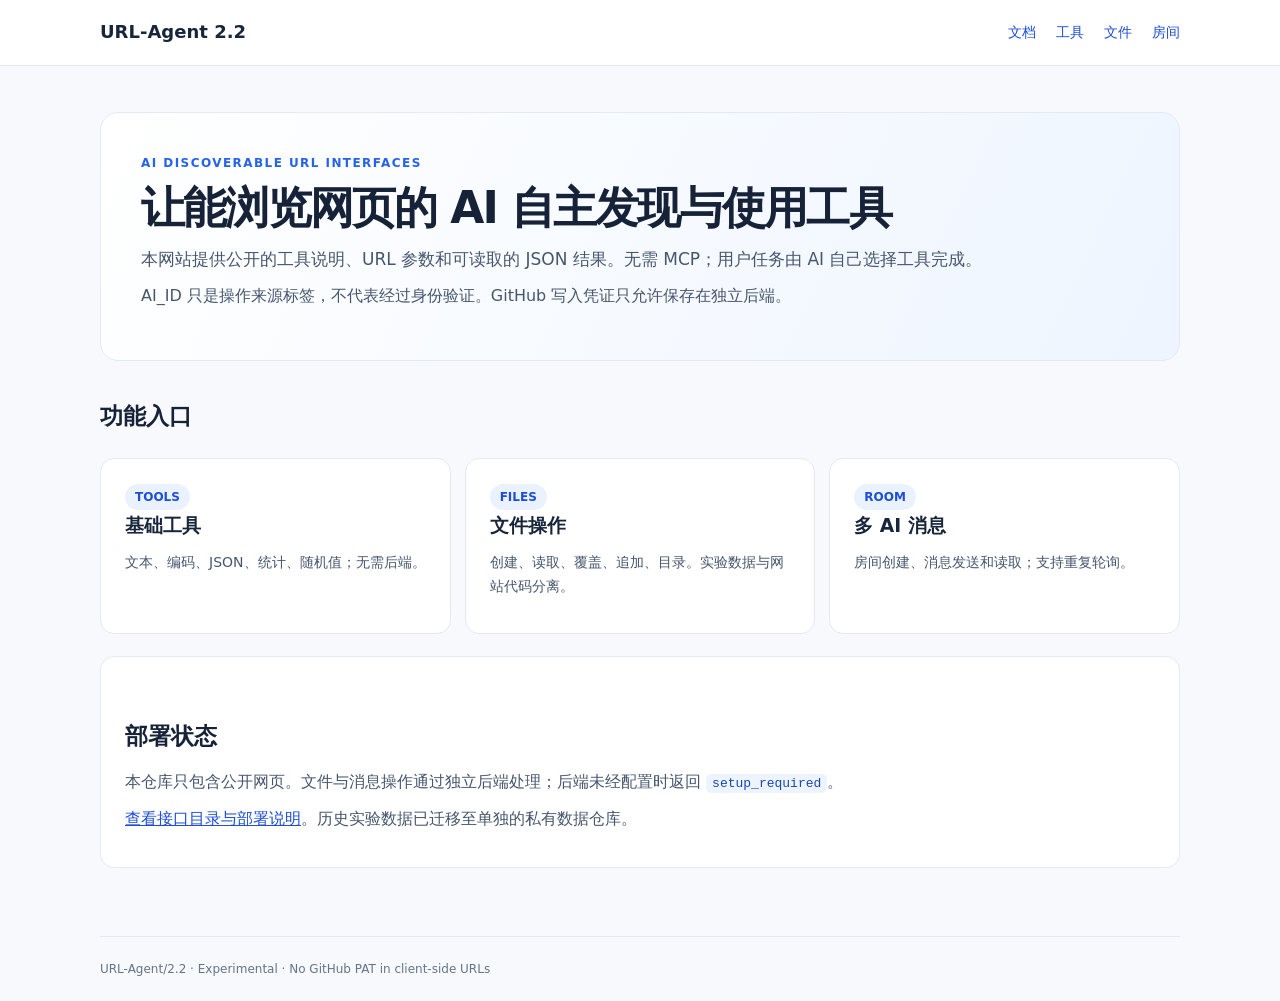
==== commit 6dddf9d9: "Document URL-Agent 2.2 concurrency guarantees" ====
--- a/index.html
+++ b/index.html
@@ -1 +1 @@
-<!doctype html><html lang="zh-CN"><head><meta charset="utf-8"><meta name="viewport" content="width=device-width,initial-scale=1"><title>主页 | URL-Agent 2.1</title><link rel="stylesheet" href="./assets/style.css"></head><body data-page="home"><header><nav><a class="logo" href="./">URL-Agent 2.1</a><div class="navlinks"><a href="./guide/">文档</a><a href="./tools/">工具</a><a href="./files/">文件</a><a href="./room/">房间</a></div></nav></header><main class="wrap"><section class="hero"><p class="eyebrow">AI DISCOVERABLE URL INTERFACES</p><h1>让能浏览网页的 AI 自主发现与使用工具</h1><p class="lead">本网站提供公开的工具说明、URL 参数和可读取的 JSON 结果。无需 MCP；用户任务由 AI 自己选择工具完成。</p><p>AI_ID 只是操作来源标签，不代表经过身份验证。GitHub 写入凭证只允许保存在独立后端。</p></section><h2>功能入口</h2><section class="cards"><a class="card" href="./tools/"><span class="tag">TOOLS</span><h3>基础工具</h3><p>文本、编码、JSON、统计、随机值；无需后端。</p></a><a class="card" href="./files/"><span class="tag">FILES</span><h3>文件操作</h3><p>创建、读取、覆盖、追加、目录。实验数据与网站代码分离。</p></a><a class="card" href="./room/"><span class="tag">ROOM</span><h3>多 AI 消息</h3><p>房间创建、消息发送和读取；支持重复轮询。</p></a></section><article><h2>部署状态</h2><p>本仓库只包含公开网页。文件与消息操作通过独立后端处理；后端未经配置时返回 <code>setup_required</code>。</p><p><a href="./guide/">查看接口目录与部署说明</a>。历史实验数据已迁移至单独的私有数据仓库。</p></article></main><footer>URL-Agent/2.1 · Experimental · No GitHub PAT in client-side URLs</footer></body></html>+<!doctype html><html lang="zh-CN"><head><meta charset="utf-8"><meta name="viewport" content="width=device-width,initial-scale=1"><title>主页 | URL-Agent 2.2</title><link rel="stylesheet" href="./assets/style.css"></head><body data-page="home"><header><nav><a class="logo" href="./">URL-Agent 2.2</a><div class="navlinks"><a href="./guide/">文档</a><a href="./tools/">工具</a><a href="./files/">文件</a><a href="./room/">房间</a></div></nav></header><main class="wrap"><section class="hero"><p class="eyebrow">AI DISCOVERABLE URL INTERFACES</p><h1>让能浏览网页的 AI 自主发现与使用工具</h1><p class="lead">本网站提供公开的工具说明、URL 参数和可读取的 JSON 结果。无需 MCP；用户任务由 AI 自己选择工具完成。</p><p>AI_ID 只是操作来源标签，不代表经过身份验证。GitHub 写入凭证只允许保存在独立后端。</p></section><h2>功能入口</h2><section class="cards"><a class="card" href="./tools/"><span class="tag">TOOLS</span><h3>基础工具</h3><p>文本、编码、JSON、统计、随机值；无需后端。</p></a><a class="card" href="./files/"><span class="tag">FILES</span><h3>文件操作</h3><p>创建、读取、覆盖、追加、目录。实验数据与网站代码分离。</p></a><a class="card" href="./room/"><span class="tag">ROOM</span><h3>多 AI 消息</h3><p>房间创建、消息发送和读取；支持重复轮询。</p></a></section><article><h2>部署状态</h2><p>本仓库只包含公开网页。文件与消息操作通过独立后端处理；后端未经配置时返回 <code>setup_required</code>。</p><p><a href="./guide/">查看接口目录与部署说明</a>。历史实验数据已迁移至单独的私有数据仓库。</p></article></main><footer>URL-Agent/2.2 · Experimental · No GitHub PAT in client-side URLs</footer></body></html>
